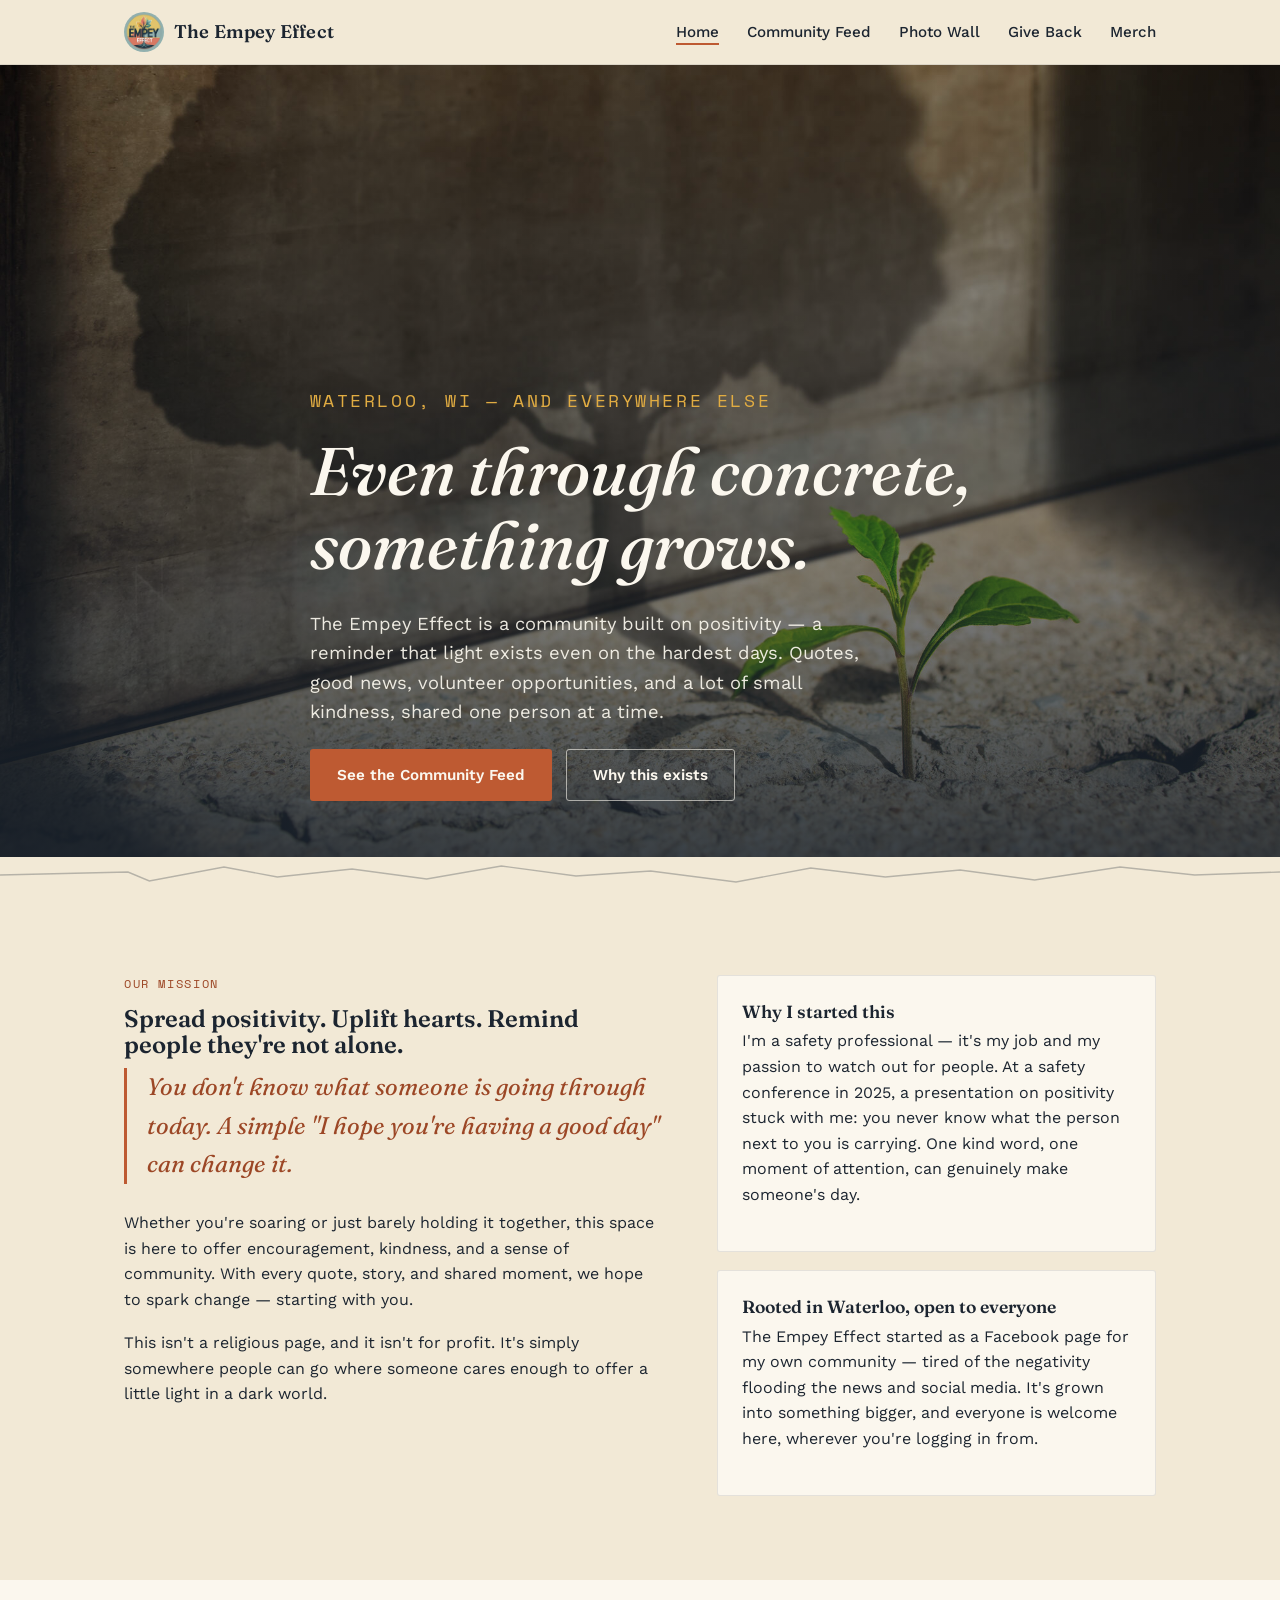
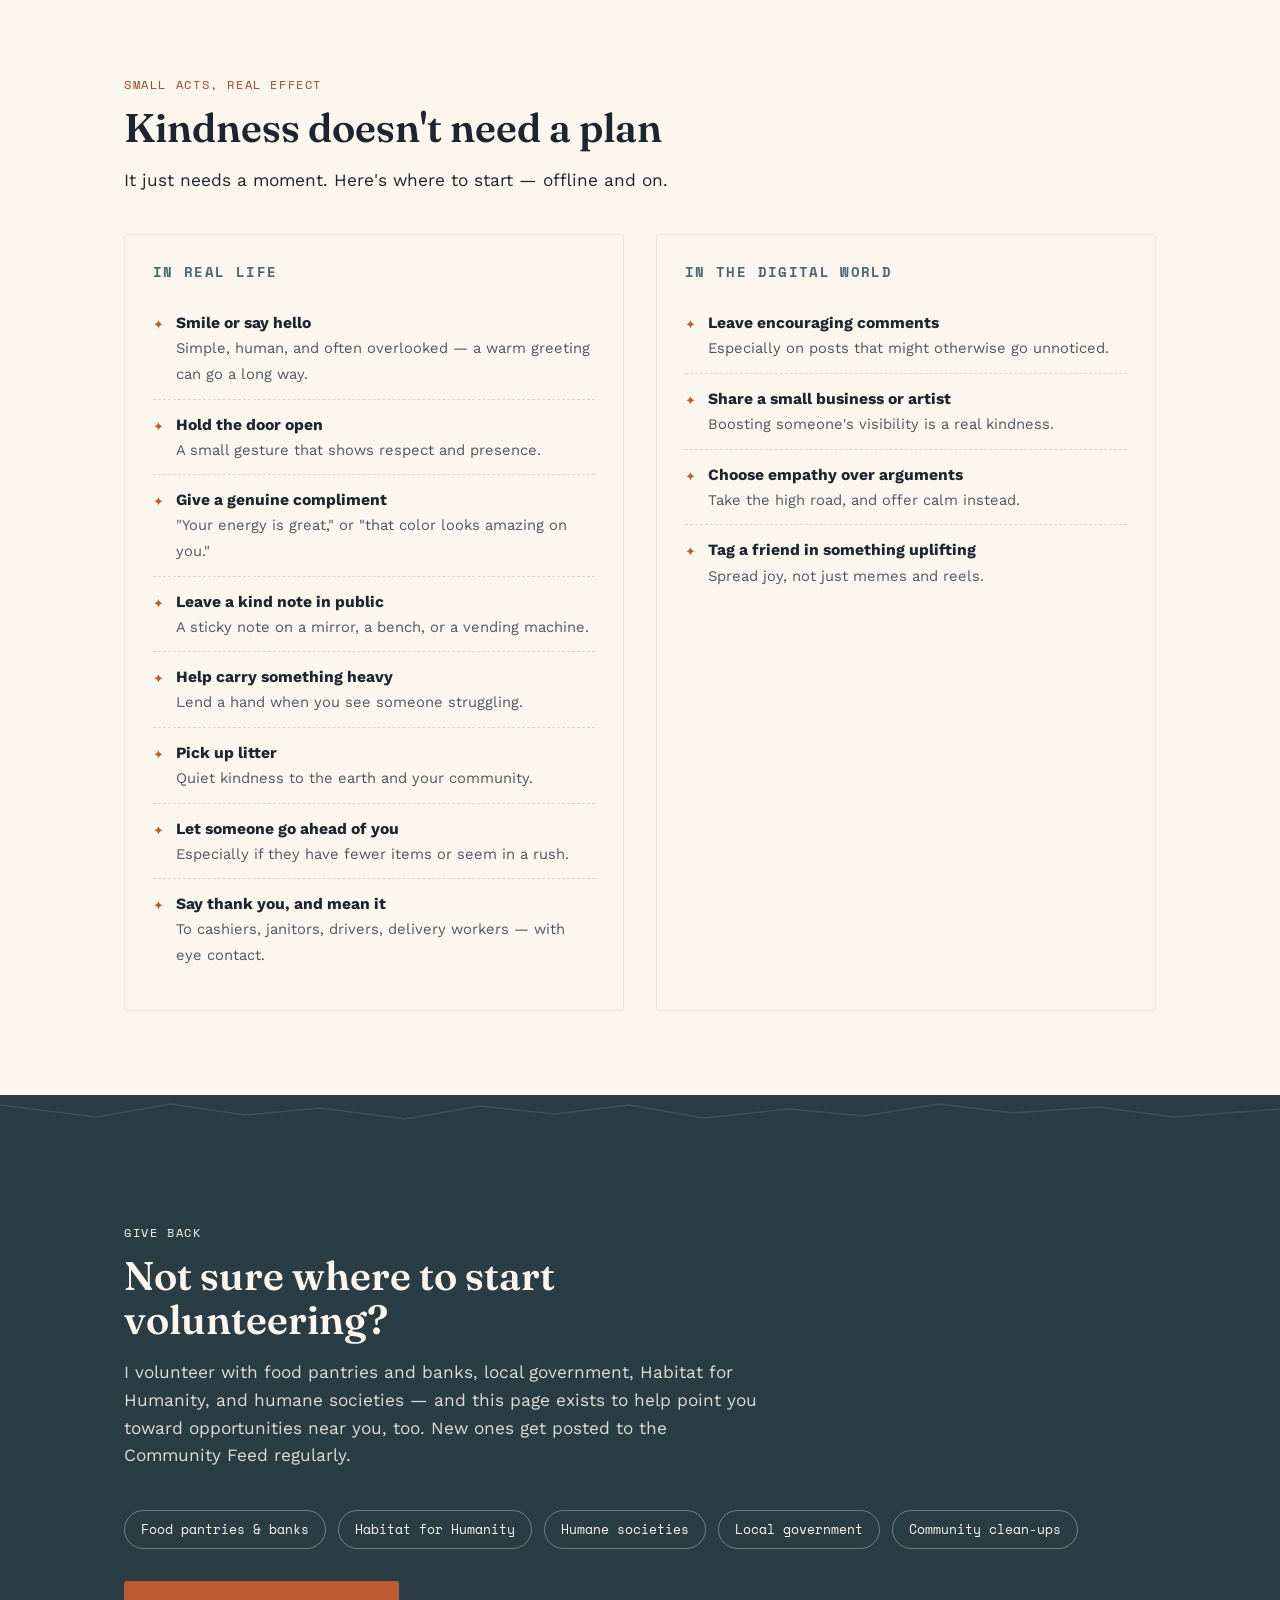
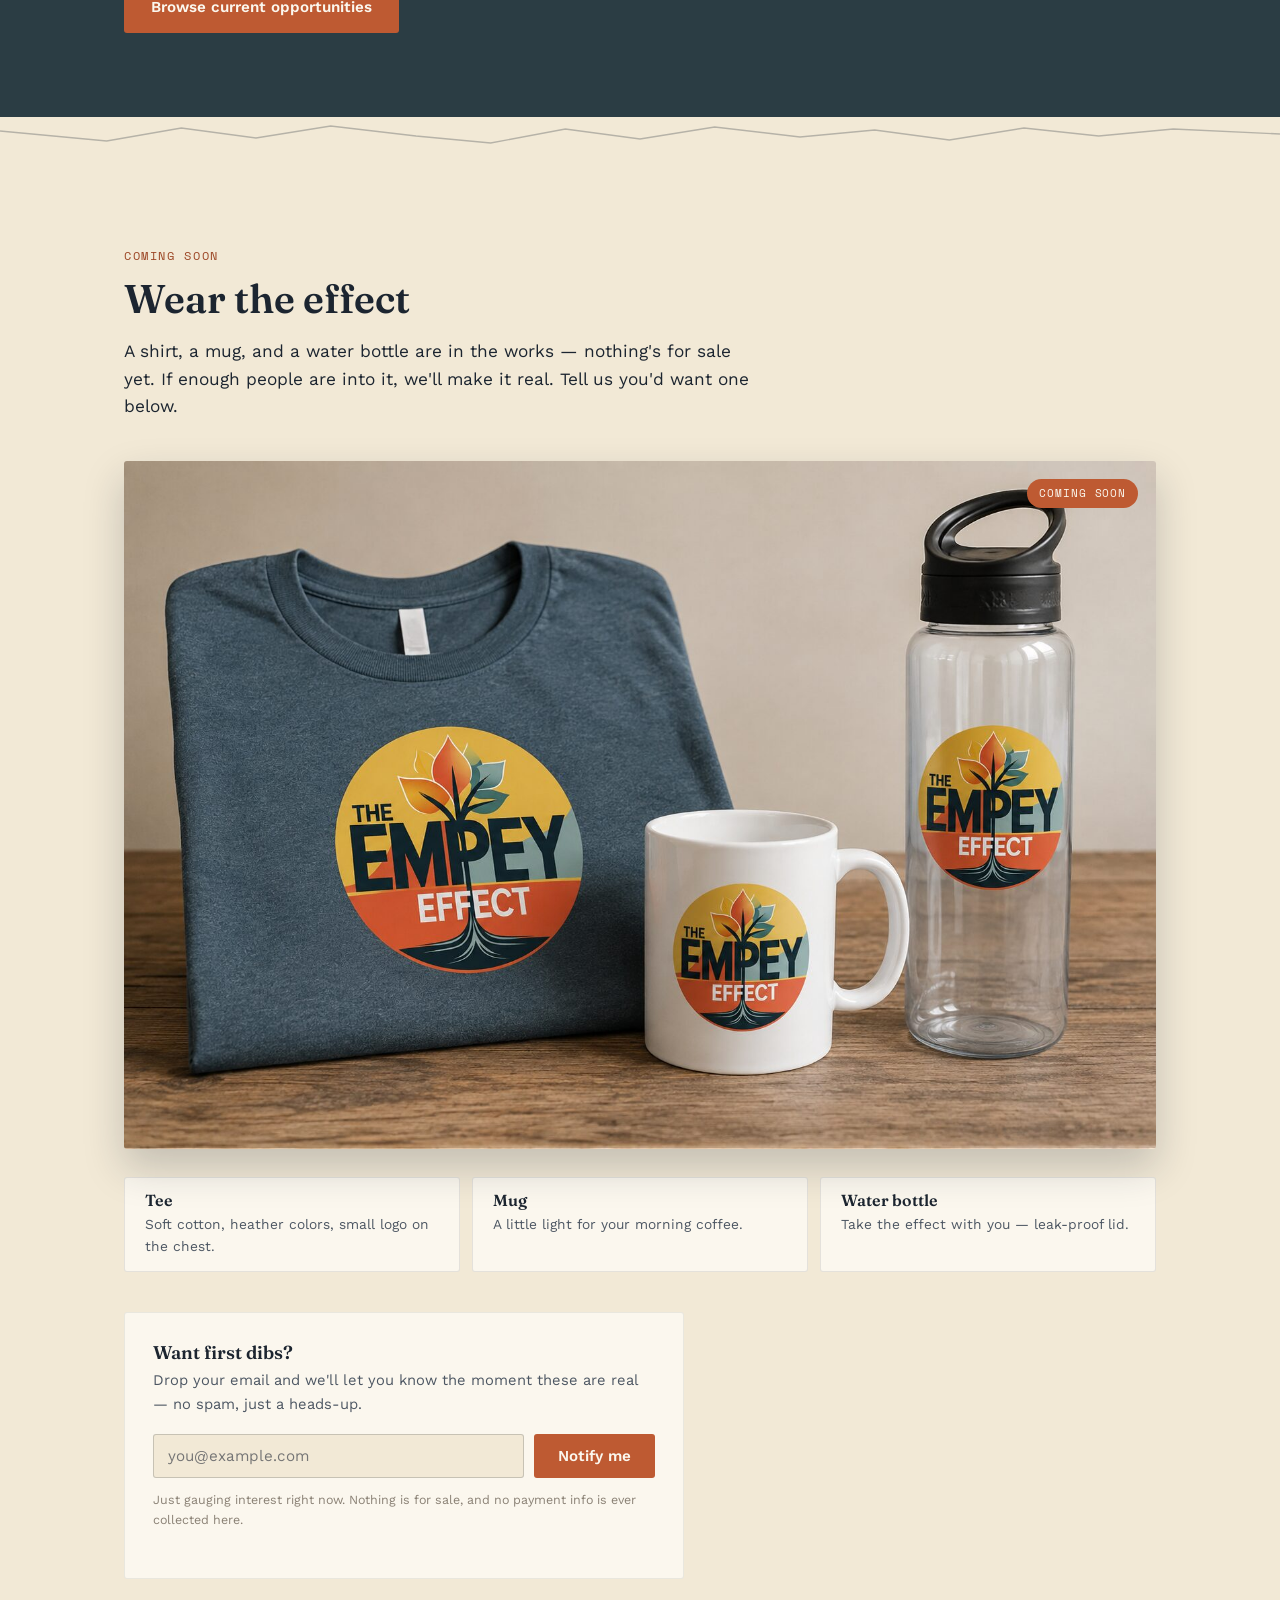
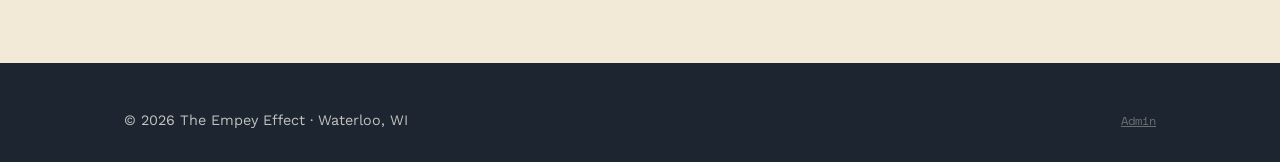
==== index.html @ 9f994ab1 "Add files via upload" ====
<!DOCTYPE html>
<html lang="en">
<head>
<meta charset="UTF-8">
<meta name="viewport" content="width=device-width, initial-scale=1.0">
<title>The Empey Effect — Kindness starts with you</title>
<meta name="description" content="A community built on positivity, kindness, and light — one quote, one story, one small act at a time. Rooted in Waterloo, WI, open to everyone.">
<link rel="icon" href="images/logo.png">
<link rel="preconnect" href="https://fonts.googleapis.com">
<link href="https://fonts.googleapis.com/css2?family=Fraunces:ital,wght@0,500;0,600;1,500&family=Work+Sans:wght@400;500;600;700&family=Space+Mono:wght@400;700&display=swap" rel="stylesheet">
<link rel="stylesheet" href="css/style.css">
<script defer src="https://identity.netlify.com/v1/netlify-identity-widget.js"></script>
</head>
<body>

<nav class="site-nav">
  <div class="container">
    <a class="brand" href="index.html">
      <img src="images/logo.png" alt="The Empey Effect logo">
      <span>The Empey Effect</span>
    </a>
    <ul class="nav-links">
      <li><a href="index.html" class="active">Home</a></li>
      <li><a href="feed.html">Community Feed</a></li>
      <li><a href="feed.html#photos">Photo Wall</a></li>
      <li><a href="#give-back">Give Back</a></li>
      <li><a href="#merch">Merch</a></li>
    </ul>
  </div>
</nav>

<header class="hero">
  <div class="container hero-inner">
    <p class="eyebrow" style="color:#E1AC42;">Waterloo, WI — and everywhere else</p>
    <h1>Even through concrete,<br>something grows.</h1>
    <p>The Empey Effect is a community built on positivity — a reminder that light exists even on the hardest days. Quotes, good news, volunteer opportunities, and a lot of small kindness, shared one person at a time.</p>
    <div class="hero-ctas">
      <a href="feed.html" class="btn btn-primary">See the Community Feed</a>
      <a href="#story" class="btn btn-ghost">Why this exists</a>
    </div>
  </div>
</header>

<svg class="crack-divider section-sand" viewBox="0 0 1200 34" preserveAspectRatio="none"><path d="M0,18 L120,15 140,24 210,10 260,20 330,12 400,22 470,9 540,19 610,14 690,25 760,11 830,20 900,13 970,23 1050,10 1120,18 1200,15"/></svg>

<section class="section-sand" id="story">
  <div class="container mission-grid">
    <div>
      <p class="eyebrow">Our mission</p>
      <h2>Spread positivity. Uplift hearts. Remind people they're not alone.</h2>
      <p class="pull-quote">You don't know what someone is going through today. A simple "I hope you're having a good day" can change it.</p>
      <p>Whether you're soaring or just barely holding it together, this space is here to offer encouragement, kindness, and a sense of community. With every quote, story, and shared moment, we hope to spark change — starting with you.</p>
      <p>This isn't a religious page, and it isn't for profit. It's simply somewhere people can go where someone cares enough to offer a little light in a dark world.</p>
    </div>
    <div>
      <div class="story-card">
        <h3>Why I started this</h3>
        <p>I'm a safety professional — it's my job and my passion to watch out for people. At a safety conference in 2025, a presentation on positivity stuck with me: you never know what the person next to you is carrying. One kind word, one moment of attention, can genuinely make someone's day.</p>
      </div>
      <div class="story-card">
        <h3>Rooted in Waterloo, open to everyone</h3>
        <p>The Empey Effect started as a Facebook page for my own community — tired of the negativity flooding the news and social media. It's grown into something bigger, and everyone is welcome here, wherever you're logging in from.</p>
      </div>
    </div>
  </div>
</section>

<section class="section-paper">
  <div class="container">
    <div class="section-head">
      <p class="eyebrow">Small acts, real effect</p>
      <h2>Kindness doesn't need a plan</h2>
      <p class="lede">It just needs a moment. Here's where to start — offline and on.</p>
    </div>
    <div class="kindness-grid">
      <div class="kindness-col">
        <h3>In real life</h3>
        <ul class="kindness-list">
          <li><div><strong>Smile or say hello</strong><span>Simple, human, and often overlooked — a warm greeting can go a long way.</span></div></li>
          <li><div><strong>Hold the door open</strong><span>A small gesture that shows respect and presence.</span></div></li>
          <li><div><strong>Give a genuine compliment</strong><span>"Your energy is great," or "that color looks amazing on you."</span></div></li>
          <li><div><strong>Leave a kind note in public</strong><span>A sticky note on a mirror, a bench, or a vending machine.</span></div></li>
          <li><div><strong>Help carry something heavy</strong><span>Lend a hand when you see someone struggling.</span></div></li>
          <li><div><strong>Pick up litter</strong><span>Quiet kindness to the earth and your community.</span></div></li>
          <li><div><strong>Let someone go ahead of you</strong><span>Especially if they have fewer items or seem in a rush.</span></div></li>
          <li><div><strong>Say thank you, and mean it</strong><span>To cashiers, janitors, drivers, delivery workers — with eye contact.</span></div></li>
        </ul>
      </div>
      <div class="kindness-col">
        <h3>In the digital world</h3>
        <ul class="kindness-list">
          <li><div><strong>Leave encouraging comments</strong><span>Especially on posts that might otherwise go unnoticed.</span></div></li>
          <li><div><strong>Share a small business or artist</strong><span>Boosting someone's visibility is a real kindness.</span></div></li>
          <li><div><strong>Choose empathy over arguments</strong><span>Take the high road, and offer calm instead.</span></div></li>
          <li><div><strong>Tag a friend in something uplifting</strong><span>Spread joy, not just memes and reels.</span></div></li>
        </ul>
      </div>
    </div>
  </div>
</section>

<svg class="crack-divider section-teal" viewBox="0 0 1200 34" preserveAspectRatio="none" style="background:var(--teal-deep);"><path d="M0,10 L90,22 160,9 230,20 300,13 380,24 450,11 520,19 590,10 660,23 740,14 810,21 880,9 950,18 1030,12 1100,22 1200,14" style="stroke:rgba(251,247,238,.35);"/></svg>

<section class="section-teal" id="give-back">
  <div class="container">
    <div class="section-head">
      <p class="eyebrow">Give back</p>
      <h2>Not sure where to start volunteering?</h2>
      <p class="lede" style="color:rgba(251,247,238,.85);">I volunteer with food pantries and banks, local government, Habitat for Humanity, and humane societies — and this page exists to help point you toward opportunities near you, too. New ones get posted to the Community Feed regularly.</p>
    </div>
    <div class="volunteer-strip">
      <span class="pill">Food pantries &amp; banks</span>
      <span class="pill">Habitat for Humanity</span>
      <span class="pill">Humane societies</span>
      <span class="pill">Local government</span>
      <span class="pill">Community clean-ups</span>
    </div>
    <div style="margin-top:32px;">
      <a href="feed.html" class="btn btn-primary">Browse current opportunities</a>
    </div>
  </div>
</section>


<svg class="crack-divider section-sand" viewBox="0 0 1200 34" preserveAspectRatio="none"><path d="M0,14 L100,24 170,11 240,21 310,9 390,19 460,26 530,12 600,22 670,10 750,20 820,13 890,23 960,11 1030,19 1100,12 1200,17"/></svg>

<section class="section-sand" id="merch">
  <div class="container">
    <div class="section-head">
      <p class="eyebrow">Coming soon</p>
      <h2>Wear the effect</h2>
      <p class="lede">A shirt, a mug, and a water bottle are in the works — nothing's for sale yet. If enough people are into it, we'll make it real. Tell us you'd want one below.</p>
    </div>

    <div class="merch-showcase">
      <span class="merch-badge">Coming soon</span>
      <img src="images/merch-photo.jpg" alt="Mockup of The Empey Effect logo on a folded t-shirt, a coffee mug, and a water bottle">
    </div>

    <div class="merch-tags">
      <div class="merch-tag">
        <h3>Tee</h3>
        <p>Soft cotton, heather colors, small logo on the chest.</p>
      </div>
      <div class="merch-tag">
        <h3>Mug</h3>
        <p>A little light for your morning coffee.</p>
      </div>
      <div class="merch-tag">
        <h3>Water bottle</h3>
        <p>Take the effect with you — leak-proof lid.</p>
      </div>
    </div>

    <div class="interest-form">
      <h3>Want first dibs?</h3>
      <p>Drop your email and we'll let you know the moment these are real — no spam, just a heads-up.</p>
      <form name="merch-interest" method="POST" data-netlify="true" netlify-honeypot="bot-field" onsubmit="return handleMerchInterest(event)">
        <input type="hidden" name="form-name" value="merch-interest">
        <p style="display:none;"><label>Don't fill this out: <input name="bot-field"></label></p>
        <div class="interest-form-row">
          <label class="visually-hidden" for="merch-email">Email address</label>
          <input id="merch-email" type="email" name="email" placeholder="you@example.com" required>
          <button type="submit">Notify me</button>
        </div>
      </form>
      <p class="form-success" id="merch-success">Thanks — you're on the list! We'll be in touch if/when this becomes real.</p>
      <p class="fine-print">Just gauging interest right now. Nothing is for sale, and no payment info is ever collected here.</p>
    </div>
  </div>
</section>

<script>
function handleMerchInterest(e){
  e.preventDefault();
  const form = e.target;
  const data = new FormData(form);
  fetch("/", { method: "POST", headers: { "Content-Type": "application/x-www-form-urlencoded" }, body: new URLSearchParams(data).toString() })
    .then(() => {
      form.style.display = "none";
      document.getElementById("merch-success").style.display = "block";
    })
    .catch(() => {
      form.style.display = "none";
      document.getElementById("merch-success").style.display = "block";
    });
  return false;
}
</script>

<footer>
  <div class="container">
    <span>© <span id="year"></span> The Empey Effect · Waterloo, WI</span>
    <a class="admin-link" href="admin/">Admin</a>
  </div>
</footer>

<script>document.getElementById('year').textContent = new Date().getFullYear();</script>
</body>
</html>
---- css/style.css ----
/* ============================================
   THE EMPEY EFFECT — design tokens
   ============================================ */
:root{
  --sand:        #F2E9D6;
  --sand-dark:   #E4D5B4;
  --teal:        #4A6670;
  --teal-deep:   #2B3D44;
  --ink:         #1C2530;
  --clay:        #BE5A32;
  --clay-dark:   #9C4726;
  --gold:        #E1AC42;
  --sage:        #8AA399;
  --paper:       #FBF7EE;

  --font-display: "Fraunces", Georgia, serif;
  --font-body: "Work Sans", -apple-system, sans-serif;
  --font-mono: "Space Mono", "Courier New", monospace;

  --radius: 3px;
}

.visually-hidden{
  position:absolute; width:1px; height:1px;
  padding:0; margin:-1px; overflow:hidden;
  clip: rect(0,0,0,0); white-space:nowrap; border:0;
}

*{ box-sizing: border-box; }
html{ scroll-behavior: smooth; }

body{
  margin:0;
  font-family: var(--font-body);
  background: var(--sand);
  color: var(--ink);
  line-height: 1.6;
  -webkit-font-smoothing: antialiased;
}

img{ max-width:100%; display:block; }

a{ color: var(--clay-dark); }

h1,h2,h3{
  font-family: var(--font-display);
  font-weight: 600;
  line-height: 1.1;
  margin: 0 0 .4em 0;
  color: var(--ink);
}

.eyebrow{
  font-family: var(--font-mono);
  text-transform: uppercase;
  letter-spacing: .14em;
  font-size: .72rem;
  color: var(--clay-dark);
}

.container{
  max-width: 1080px;
  margin: 0 auto;
  padding: 0 24px;
}

/* focus visibility */
a:focus-visible, button:focus-visible{
  outline: 3px solid var(--gold);
  outline-offset: 2px;
}

@media (prefers-reduced-motion: reduce){
  *{ animation: none !important; transition: none !important; scroll-behavior: auto !important; }
}

/* ============================================
   NAV
   ============================================ */
.site-nav{
  position: sticky;
  top: 0;
  z-index: 50;
  background: rgba(242,233,214,.92);
  backdrop-filter: blur(6px);
  border-bottom: 1px solid rgba(28,37,48,.1);
}
.site-nav .container{
  display:flex;
  align-items:center;
  justify-content: space-between;
  padding-top: 12px;
  padding-bottom: 12px;
}
.brand{
  display:flex;
  align-items:center;
  gap:10px;
  text-decoration:none;
}
.brand img{ height: 40px; width:40px; border-radius:50%; }
.brand span{
  font-family: var(--font-display);
  font-weight:600;
  font-size: 1.15rem;
  color: var(--ink);
  letter-spacing: .01em;
}
.nav-links{
  display:flex;
  gap: 28px;
  list-style:none;
  margin:0; padding:0;
  font-size: .95rem;
}
.nav-links a{
  text-decoration:none;
  color: var(--ink);
  font-weight: 500;
  border-bottom: 2px solid transparent;
  padding-bottom: 2px;
}
.nav-links a:hover, .nav-links a.active{
  border-bottom-color: var(--clay);
}

/* ============================================
   HERO
   ============================================ */
.hero{
  position:relative;
  min-height: 88vh;
  display:flex;
  align-items:flex-end;
  background: url('../images/hero.jpg') center 30%/cover no-repeat;
  color: var(--paper);
}
.hero::after{
  content:"";
  position:absolute; inset:0;
  background: linear-gradient(180deg, rgba(28,37,48,.15) 0%, rgba(28,37,48,.55) 65%, rgba(28,37,48,.86) 100%);
}
.hero-inner{
  position:relative;
  z-index:2;
  padding: 64px 0 56px;
}
.hero h1{
  color: var(--paper);
  font-size: clamp(2.4rem, 5.4vw, 4.2rem);
  font-style: italic;
  font-weight: 500;
  max-width: 16ch;
}
.hero p{
  max-width: 52ch;
  font-size: 1.15rem;
  color: rgba(251,247,238,.92);
}
.hero-ctas{
  display:flex;
  gap:14px;
  margin-top: 22px;
  flex-wrap: wrap;
}

/* ============================================
   BUTTONS
   ============================================ */
.btn{
  display:inline-block;
  font-family: var(--font-body);
  font-weight:600;
  font-size: .95rem;
  padding: 13px 26px;
  border-radius: var(--radius);
  text-decoration:none;
  border: 1.5px solid transparent;
  cursor:pointer;
  transition: transform .15s ease, background .15s ease;
}
.btn:hover{ transform: translateY(-1px); }
.btn-primary{
  background: var(--clay);
  color: var(--paper);
}
.btn-primary:hover{ background: var(--clay-dark); }
.btn-ghost{
  background: transparent;
  border-color: rgba(251,247,238,.6);
  color: var(--paper);
}
.btn-ghost:hover{ background: rgba(251,247,238,.12); }
.btn-dark{
  background: var(--ink);
  color: var(--paper);
}
.btn-dark:hover{ background: var(--teal-deep); }

/* ============================================
   CRACK DIVIDER (signature motif)
   ============================================ */
.crack-divider{
  width:100%;
  height: 34px;
  display:block;
}
.crack-divider path{
  stroke: var(--ink);
  stroke-width: 1.4;
  fill: none;
  opacity: .28;
}
.section-sand   { background: var(--sand); }
.section-paper  { background: var(--paper); }
.section-teal   { background: var(--teal-deep); color: var(--paper); }
.section-teal h2, .section-teal .eyebrow{ color: var(--paper); }

/* ============================================
   SECTIONS / GENERIC
   ============================================ */
section{ padding: 84px 0; }
.section-head{
  max-width: 640px;
  margin-bottom: 40px;
}
.section-head h2{ font-size: clamp(1.8rem, 3.4vw, 2.5rem); }
.lede{ font-size: 1.08rem; }

/* Mission */
.mission-grid{
  display:grid;
  grid-template-columns: 1.1fr .9fr;
  gap: 56px;
  align-items:start;
}
.mission-grid p{ margin: 0 0 1.1em 0; }
.pull-quote{
  font-family: var(--font-display);
  font-style: italic;
  font-size: 1.5rem;
  color: var(--clay-dark);
  border-left: 3px solid var(--clay);
  padding-left: 20px;
  margin: 0 0 24px 0;
}
.story-card{
  background: var(--paper);
  border: 1px solid rgba(28,37,48,.1);
  border-radius: var(--radius);
  padding: 26px 24px;
}
.story-card h3{ font-size: 1.1rem; }
.story-card + .story-card{ margin-top: 18px; }

/* Kindness lists */
.kindness-grid{
  display:grid;
  grid-template-columns: 1fr 1fr;
  gap: 32px;
}
.kindness-col{
  background: var(--paper);
  border-radius: var(--radius);
  padding: 30px 28px;
  border: 1px solid rgba(28,37,48,.08);
}
.kindness-col h3{
  font-family: var(--font-mono);
  text-transform: uppercase;
  font-size: .85rem;
  letter-spacing: .1em;
  color: var(--teal);
  margin-bottom: 18px;
}
.kindness-list{ list-style:none; margin:0; padding:0; }
.kindness-list li{
  display:flex;
  gap: 12px;
  padding: 12px 0;
  border-top: 1px dashed rgba(28,37,48,.15);
}
.kindness-list li:first-child{ border-top:none; }
.kindness-list li::before{
  content: "✦";
  color: var(--clay);
  flex: 0 0 auto;
  font-size: .8rem;
  margin-top: 5px;
}
.kindness-list strong{ display:block; font-size: .98rem; }
.kindness-list span{ color: #4d5763; font-size: .92rem; }

/* Volunteering strip */
.volunteer-strip{
  display:flex;
  flex-wrap:wrap;
  gap: 12px;
  margin-top: 28px;
}
.pill{
  font-family: var(--font-mono);
  font-size: .82rem;
  padding: 8px 16px;
  border: 1px solid rgba(251,247,238,.35);
  border-radius: 999px;
  color: var(--paper);
}

.share-form{
  background: var(--paper);
  border-radius: var(--radius);
  border: 1px solid rgba(28,37,48,.08);
  padding: 34px 30px;
  max-width: 640px;
}
.share-form h3{ font-size: 1.3rem; margin-bottom: 6px; }
.share-form > p{ font-size: .95rem; color: #4d5763; margin: 0 0 22px 0; }
.share-form label{
  display:block;
  font-family: var(--font-mono);
  font-size: .74rem;
  text-transform: uppercase;
  letter-spacing: .08em;
  color: var(--teal);
  margin-bottom: 6px;
}
.share-form-row{ margin-bottom: 16px; }
.share-form-row.two-col{
  display:grid;
  grid-template-columns: 1fr 1fr;
  gap: 16px;
}
.share-form input[type="text"],
.share-form select,
.share-form textarea{
  width: 100%;
  font-family: var(--font-body);
  font-size: .95rem;
  padding: 12px 14px;
  border: 1.5px solid rgba(28,37,48,.2);
  border-radius: var(--radius);
  background: var(--sand);
  color: var(--ink);
}
.share-form textarea{ resize: vertical; min-height: 100px; }
.share-form input:focus-visible,
.share-form select:focus-visible,
.share-form textarea:focus-visible{
  outline: 3px solid var(--gold);
  outline-offset: 1px;
}
.share-form button{
  font-family: var(--font-body);
  font-weight:600;
  font-size: .95rem;
  padding: 12px 26px;
  border-radius: var(--radius);
  border: none;
  background: var(--clay);
  color: var(--paper);
  cursor:pointer;
}
.share-form button:hover{ background: var(--clay-dark); }
.share-form .fine-print{
  font-size: .78rem;
  color: #8a8175;
  margin-top: 14px;
}

/* ============================================
   MERCH (coming soon)
   ============================================ */
.merch-showcase{
  position: relative;
  border-radius: var(--radius);
  overflow: hidden;
  margin-bottom: 28px;
  box-shadow: 0 18px 40px rgba(28,37,48,.22);
}
.merch-showcase img{
  width: 100%;
  display:block;
}
.merch-showcase .merch-badge{
  position:absolute;
  top: 18px; right: 18px;
}
.merch-tags{
  display:flex;
  flex-wrap: wrap;
  gap: 12px;
  margin-bottom: 40px;
}
.merch-tag{
  background: var(--paper);
  border: 1px solid rgba(28,37,48,.1);
  border-radius: var(--radius);
  padding: 14px 20px;
  flex: 1 1 200px;
}
.merch-tag h3{
  font-size: 1rem;
  margin-bottom: 3px;
}
.merch-tag p{
  font-size: .86rem;
  color: #4d5763;
  margin: 0;
}
.merch-badge{
  background: var(--clay);
  color: var(--paper);
  font-family: var(--font-mono);
  font-size: .68rem;
  text-transform: uppercase;
  letter-spacing: .08em;
  padding: 6px 12px;
  border-radius: 999px;
  display: inline-block;
}

.interest-form{
  background: var(--paper);
  border-radius: var(--radius);
  border: 1px solid rgba(28,37,48,.08);
  padding: 30px 28px;
  max-width: 560px;
}
.interest-form h3{ font-size: 1.15rem; margin-bottom: 6px; }
.interest-form p{ font-size: .92rem; color: #4d5763; margin: 0 0 18px 0; }
.interest-form-row{
  display:flex;
  gap: 10px;
  flex-wrap: wrap;
}
.interest-form input[type="email"]{
  flex: 1 1 240px;
  font-family: var(--font-body);
  font-size: .95rem;
  padding: 12px 14px;
  border: 1.5px solid rgba(28,37,48,.2);
  border-radius: var(--radius);
  background: var(--sand);
  color: var(--ink);
}
.interest-form input[type="email"]:focus-visible{
  outline: 3px solid var(--gold);
  outline-offset: 1px;
}
.interest-form button{
  font-family: var(--font-body);
  font-weight:600;
  font-size: .95rem;
  padding: 12px 24px;
  border-radius: var(--radius);
  border: none;
  background: var(--clay);
  color: var(--paper);
  cursor:pointer;
}
.interest-form button:hover{ background: var(--clay-dark); }
.interest-form .fine-print{
  font-size: .78rem;
  color: #8a8175;
  margin-top: 12px;
}
.form-success{
  display:none;
  font-family: var(--font-mono);
  font-size: .88rem;
  color: var(--teal);
  padding: 12px 0 0;
}

/* ============================================
   COMMUNITY FEED (bulletin board)
   ============================================ */
.board{
  background: var(--teal-deep);
  background-image:
    radial-gradient(rgba(251,247,238,.045) 1px, transparent 1px);
  background-size: 14px 14px;
}
.feed-controls{
  display:flex;
  gap:10px;
  flex-wrap:wrap;
  margin-bottom: 30px;
}
.filter-btn{
  font-family: var(--font-mono);
  font-size: .78rem;
  text-transform: uppercase;
  letter-spacing: .08em;
  background: transparent;
  border: 1px solid rgba(251,247,238,.35);
  color: var(--paper);
  padding: 9px 16px;
  border-radius: 999px;
  cursor:pointer;
}
.filter-btn.active, .filter-btn:hover{
  background: var(--clay);
  border-color: var(--clay);
}
.feed-grid{
  display:grid;
  grid-template-columns: repeat(auto-fill, minmax(270px, 1fr));
  gap: 26px;
}
.note{
  background: var(--paper);
  color: var(--ink);
  padding: 24px 22px 20px;
  border-radius: 2px;
  box-shadow: 0 10px 24px rgba(0,0,0,.22);
  position:relative;
  transform: rotate(var(--tilt, -1deg));
}
.note::before{
  content:"";
  position:absolute;
  top:-9px; left: 50%;
  transform: translateX(-50%);
  width:16px; height:16px;
  border-radius:50%;
  background: var(--clay);
  box-shadow: 0 3px 5px rgba(0,0,0,.35);
}
.note .tag{
  font-family: var(--font-mono);
  font-size: .68rem;
  text-transform: uppercase;
  letter-spacing: .1em;
  color: var(--clay-dark);
  display:inline-block;
  margin-bottom: 10px;
}
.note h4{
  font-family: var(--font-display);
  font-size: 1.15rem;
  margin: 0 0 8px 0;
}
.note p{ font-size: .93rem; color: #333d47; margin:0 0 10px 0; }
.note a.note-link{ font-size: .85rem; font-weight:600; }
.note .date{
  font-family: var(--font-mono);
  font-size: .72rem;
  color: #8a8175;
  display:block;
  margin-top: 10px;
}
.feed-empty, .photo-empty{
  color: rgba(251,247,238,.75);
  font-family: var(--font-mono);
  font-size: .9rem;
}

/* ============================================
   PHOTO WALL
   ============================================ */
.photo-wall{
  display:grid;
  grid-template-columns: repeat(auto-fill, minmax(220px,1fr));
  gap: 24px;
}
.photo-frame{
  background: var(--paper);
  padding: 10px 10px 34px;
  box-shadow: 0 8px 18px rgba(28,37,48,.14);
  transform: rotate(var(--tilt, 1deg));
}
.photo-frame img{
  width:100%;
  aspect-ratio: 4/3;
  object-fit: cover;
}
.photo-frame figcaption{
  font-family: var(--font-mono);
  font-size: .76rem;
  color: var(--teal);
  padding-top: 8px;
  text-align:center;
}

/* ============================================
   FOOTER
   ============================================ */
footer{
  background: var(--ink);
  color: rgba(251,247,238,.75);
  padding: 46px 0 30px;
  font-size: .9rem;
}
footer .container{
  display:flex;
  justify-content:space-between;
  align-items:center;
  flex-wrap:wrap;
  gap: 14px;
}
footer a{ color: rgba(251,247,238,.75); }
footer .admin-link{
  font-family: var(--font-mono);
  font-size: .75rem;
  color: rgba(251,247,238,.35);
}
footer .admin-link:hover{ color: rgba(251,247,238,.7); }

/* ============================================
   RESPONSIVE
   ============================================ */
@media (max-width: 760px){
  .nav-links{ display:none; }
  .mission-grid{ grid-template-columns: 1fr; }
  .kindness-grid{ grid-template-columns: 1fr; }
  section{ padding: 56px 0; }
}
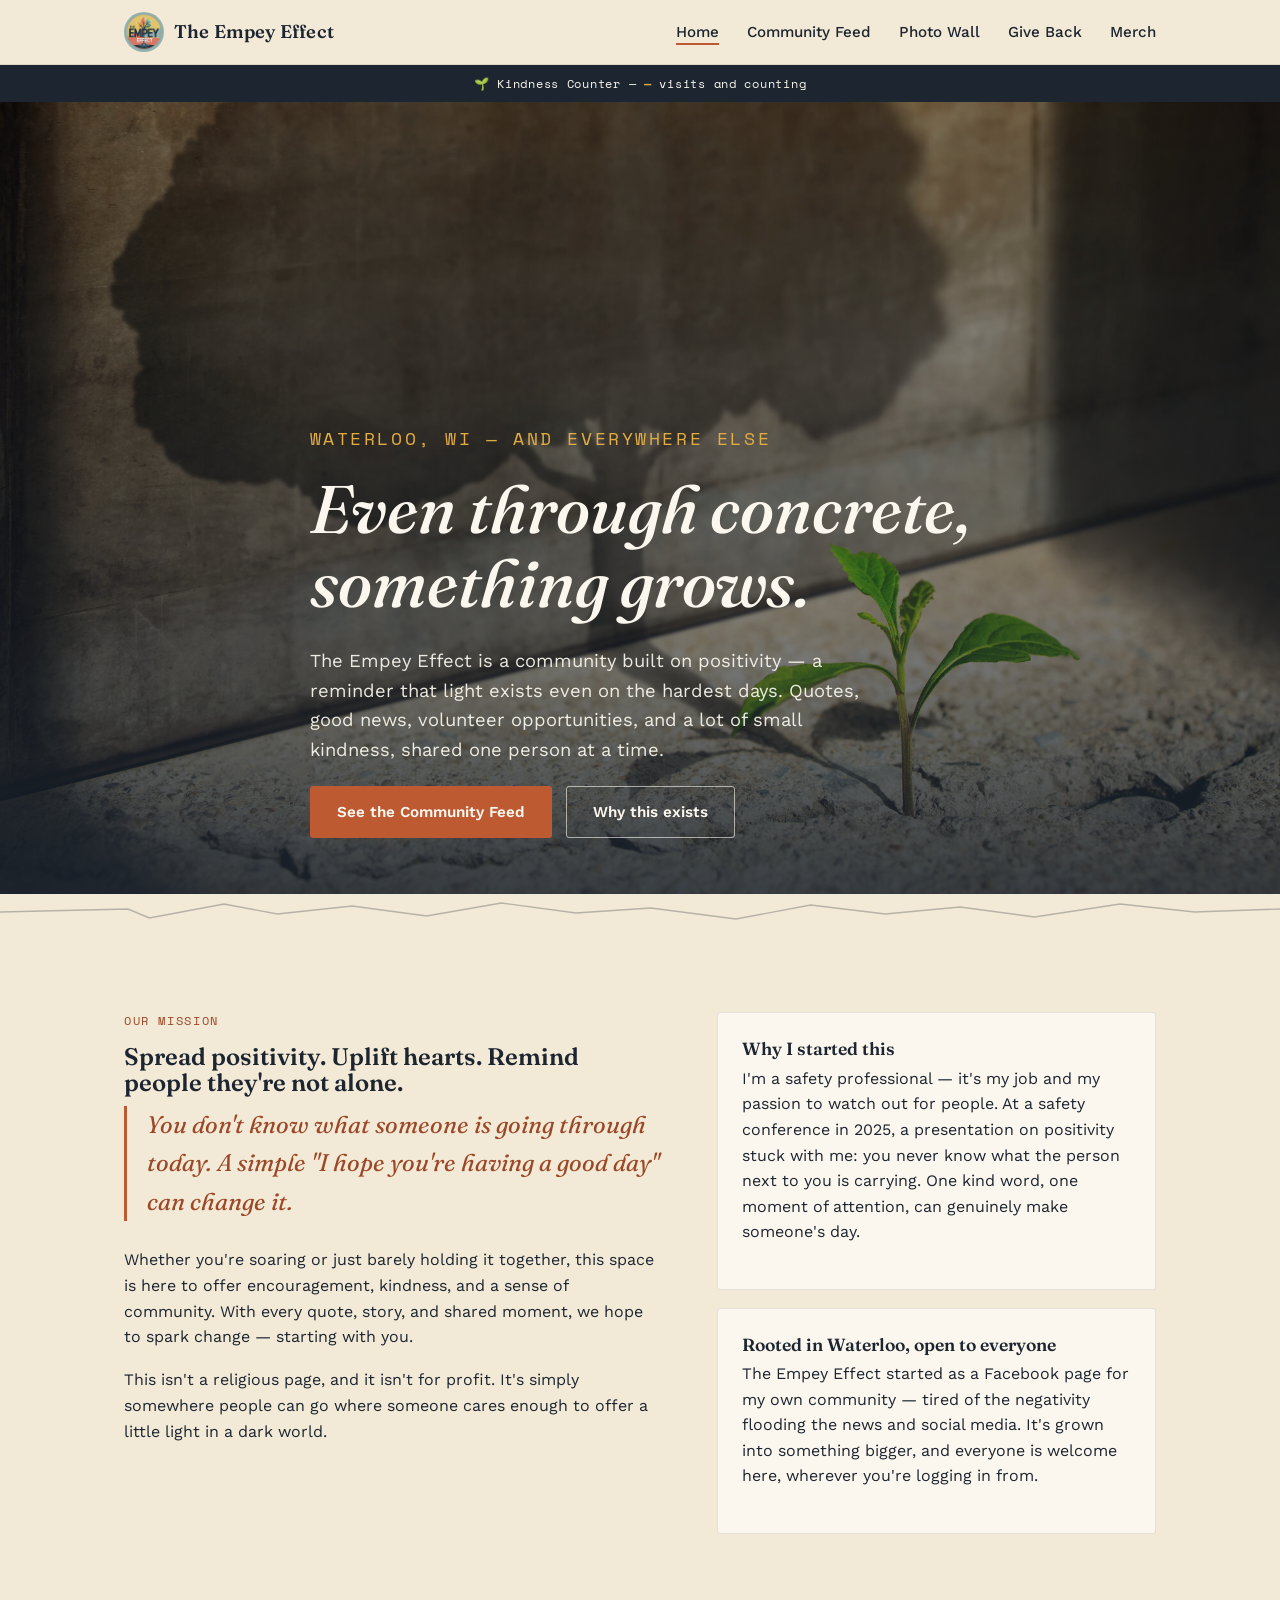
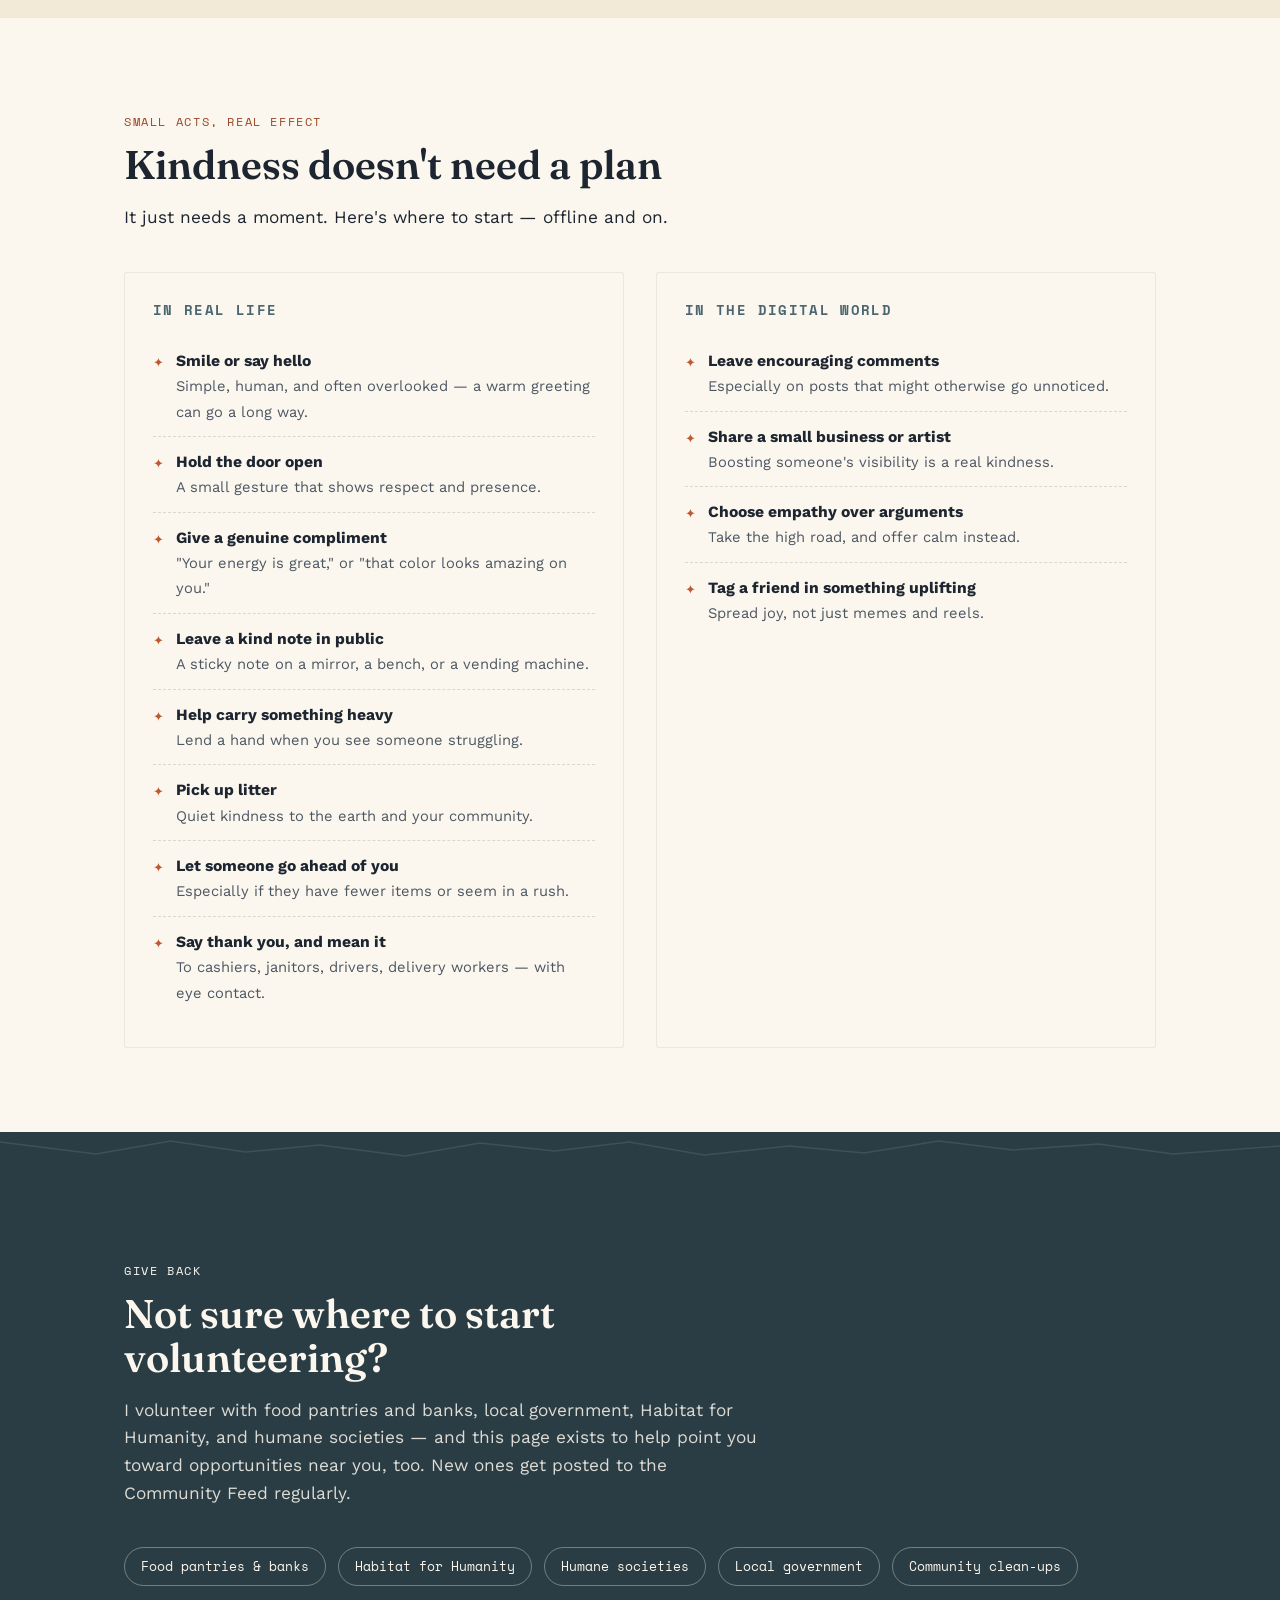
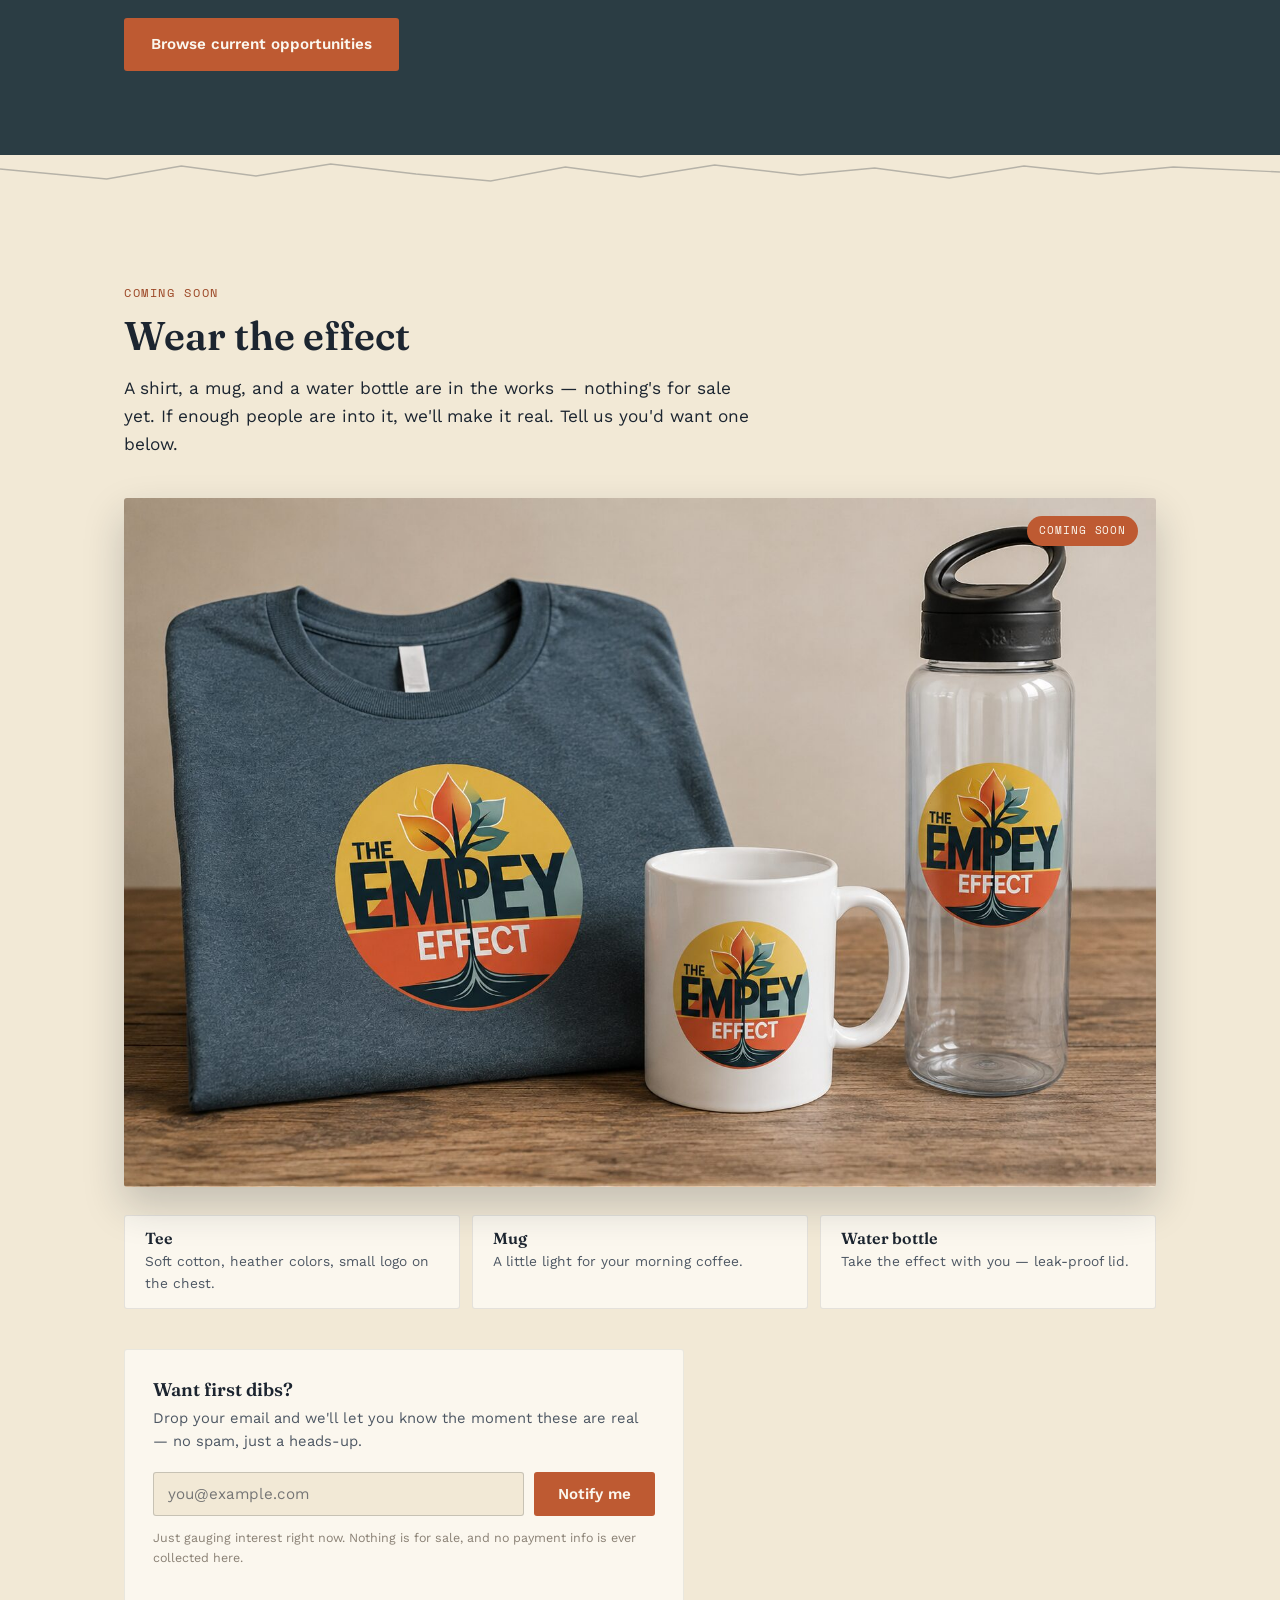
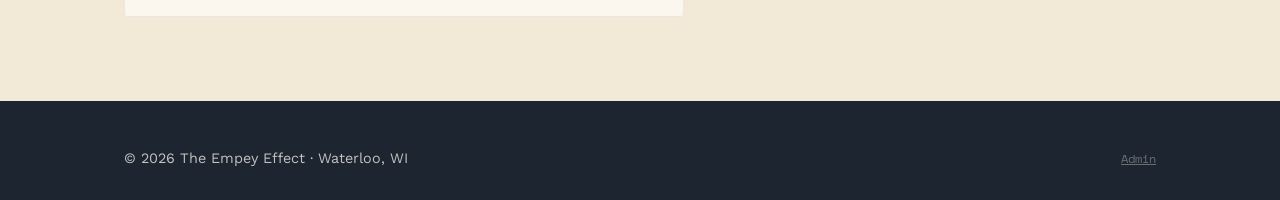
==== commit 5566e2e0: "Add files via upload" ====
--- a/index.html
+++ b/index.html
@@ -28,6 +28,8 @@
     </ul>
   </div>
 </nav>
+
+<div class="kindness-bar">🌱 Kindness Counter — <strong id="kindness-count">…</strong> visits and counting</div>
 
 <header class="hero">
   <div class="container hero-inner">
@@ -196,5 +198,6 @@
 </footer>
 
 <script>document.getElementById('year').textContent = new Date().getFullYear();</script>
+<script src="js/kindness-counter.js"></script>
 </body>
 </html>
--- a/css/style.css
+++ b/css/style.css
@@ -75,6 +75,55 @@
 }
 
 /* ============================================
+   KINDNESS COUNTER
+   ============================================ */
+.kindness-bar{
+  background: var(--ink);
+  color: var(--paper);
+  text-align:center;
+  font-family: var(--font-mono);
+  font-size: .76rem;
+  letter-spacing: .06em;
+  padding: 9px 12px;
+}
+.kindness-bar strong{
+  color: var(--gold);
+  font-weight: 700;
+}
+
+/* like button on feed notes */
+.note-footer{
+  display:flex;
+  align-items:center;
+  justify-content:space-between;
+  margin-top: 10px;
+}
+.like-btn{
+  display:inline-flex;
+  align-items:center;
+  gap: 6px;
+  background: transparent;
+  border: 1.5px solid rgba(28,37,48,.2);
+  border-radius: 999px;
+  padding: 5px 12px;
+  font-family: var(--font-body);
+  font-weight: 600;
+  font-size: .8rem;
+  color: var(--ink);
+  cursor: pointer;
+  transition: background .15s ease, border-color .15s ease, transform .1s ease;
+}
+.like-btn:hover{ border-color: var(--clay); transform: translateY(-1px); }
+.like-btn.liked{
+  background: var(--clay);
+  border-color: var(--clay);
+  color: var(--paper);
+  cursor: default;
+}
+.like-btn:disabled{ cursor: default; }
+.like-btn .like-count{ font-family: var(--font-mono); }
+
+/* ============================================
    NAV
    ============================================ */
 .site-nav{
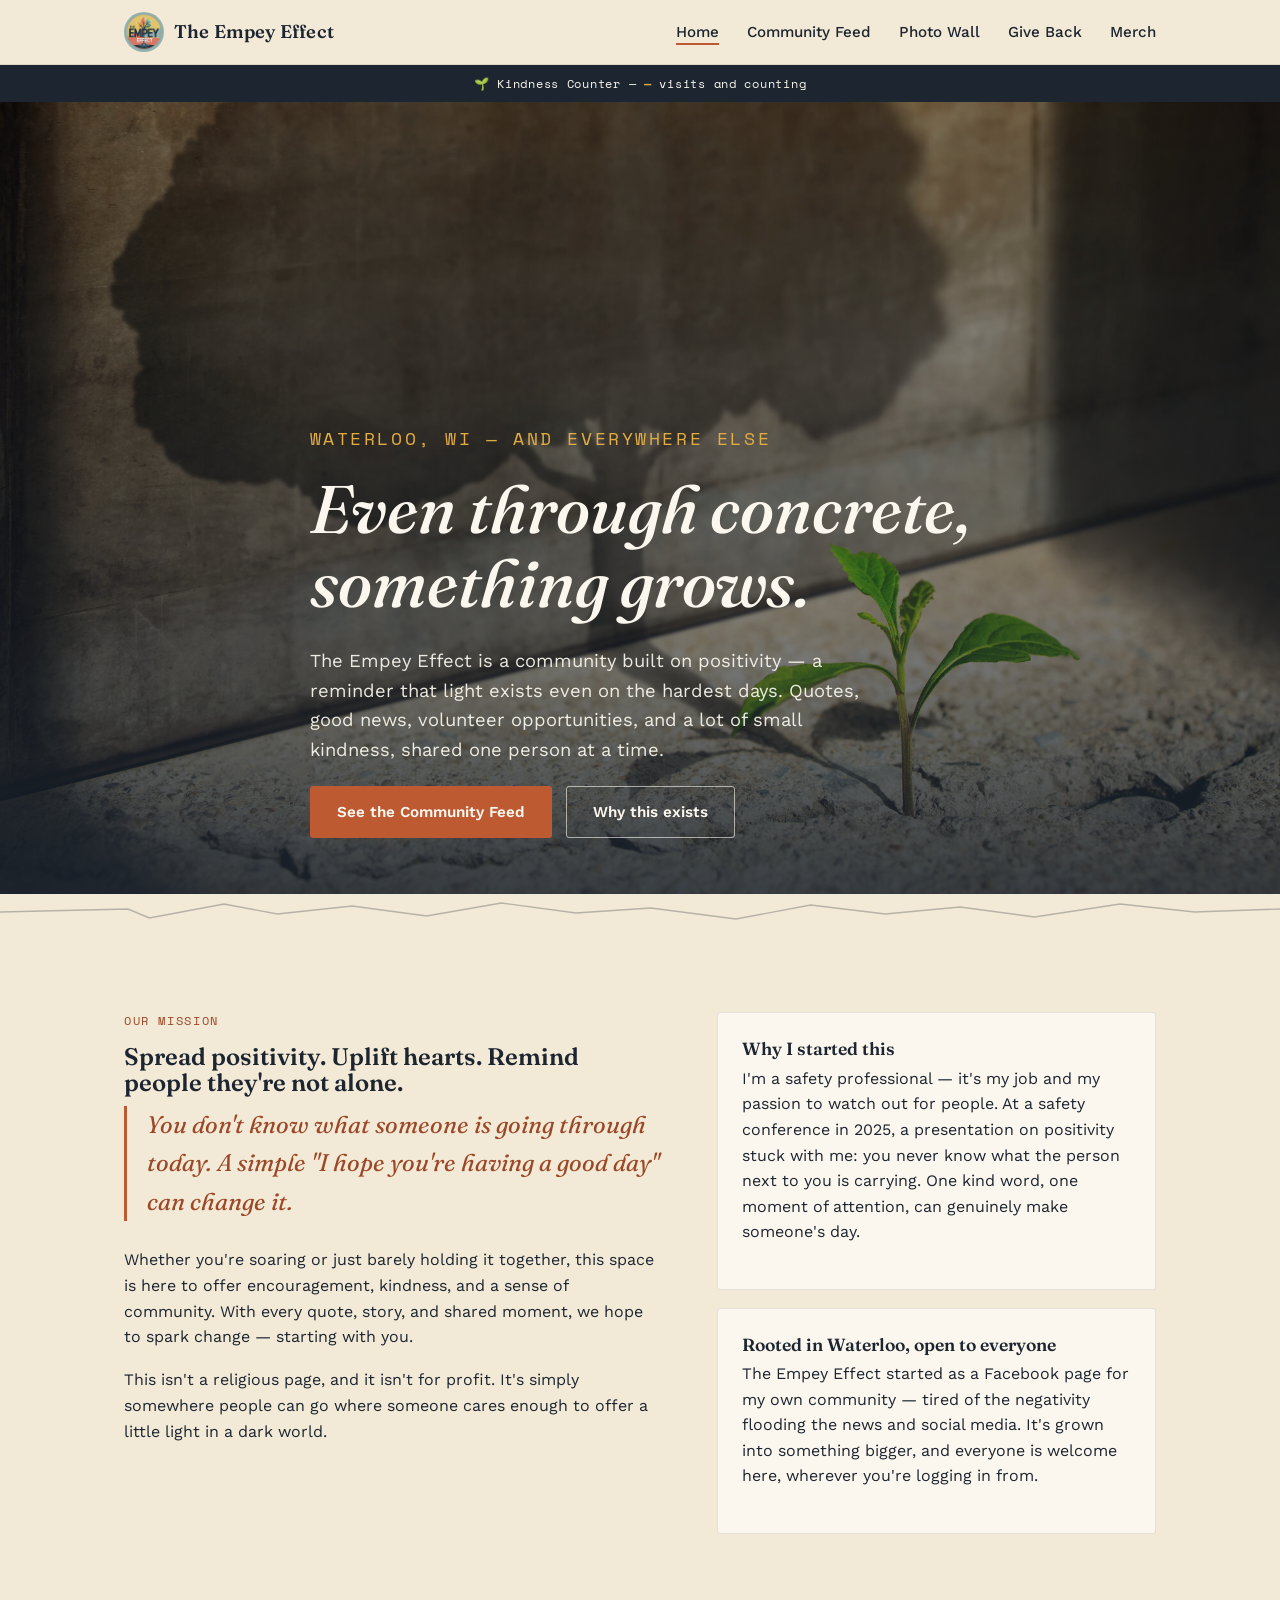
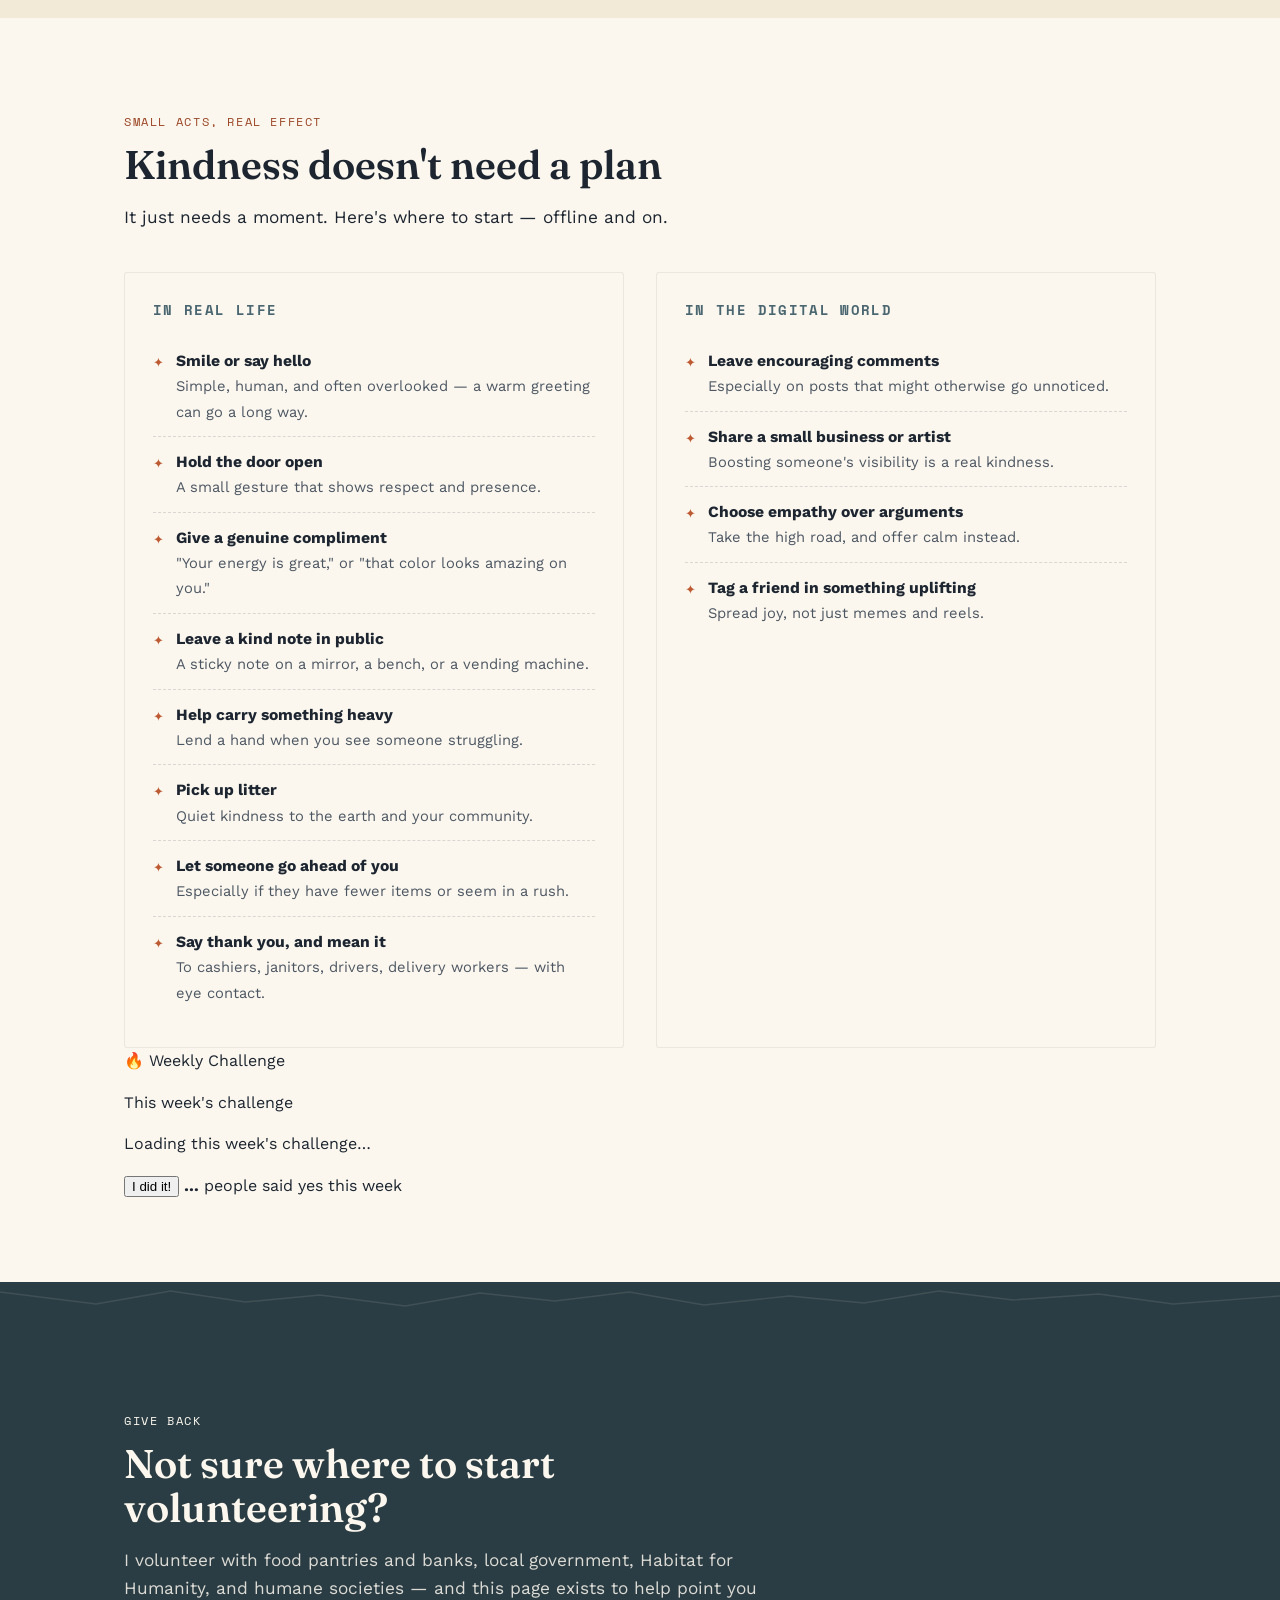
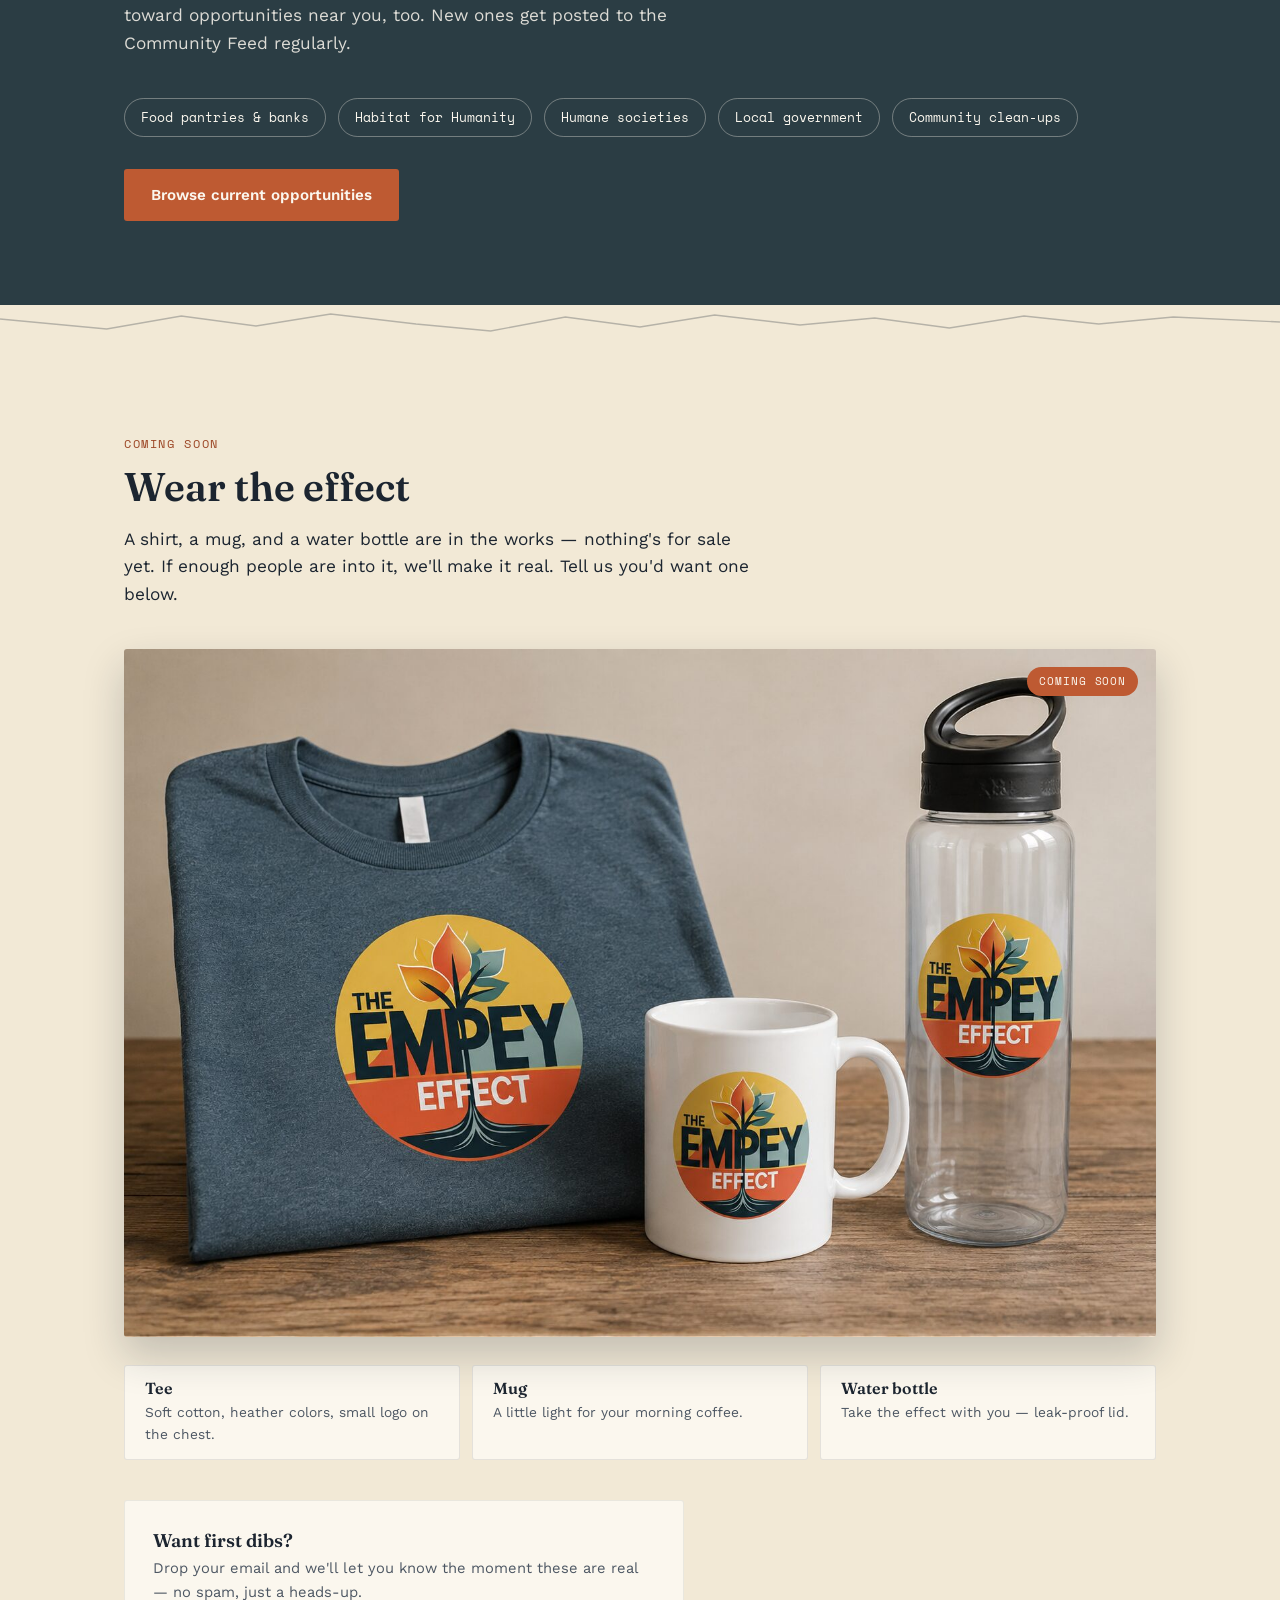
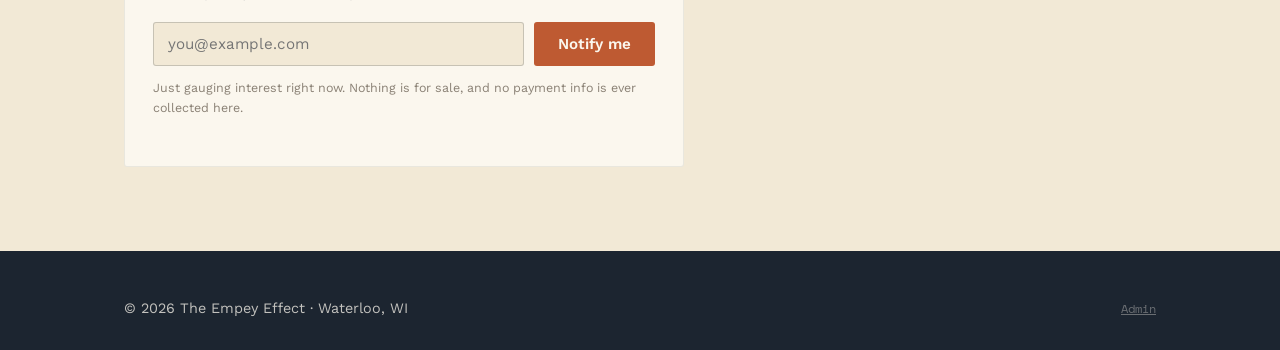
==== commit fc8b8dce: "Update index.html" ====
--- a/index.html
+++ b/index.html
@@ -3,8 +3,22 @@
 <head>
 <meta charset="UTF-8">
 <meta name="viewport" content="width=device-width, initial-scale=1.0">
+<meta name="google-site-verification" content="tlngwlcFdX__-8rBqL0CFnNbW9bGbQDVIeV4tGp6CdM" />
 <title>The Empey Effect — Kindness starts with you</title>
 <meta name="description" content="A community built on positivity, kindness, and light — one quote, one story, one small act at a time. Rooted in Waterloo, WI, open to everyone.">
+<link rel="canonical" href="https://empey-effect.netlify.app/">
+
+<meta property="og:type" content="website">
+<meta property="og:site_name" content="The Empey Effect">
+<meta property="og:title" content="The Empey Effect — Kindness starts with you">
+<meta property="og:description" content="A community built on positivity, kindness, and light — one quote, one story, one small act at a time. Rooted in Waterloo, WI, open to everyone.">
+<meta property="og:url" content="https://empey-effect.netlify.app/">
+<meta property="og:image" content="https://empey-effect.netlify.app/images/hero.jpg">
+<meta name="twitter:card" content="summary_large_image">
+<meta name="twitter:title" content="The Empey Effect — Kindness starts with you">
+<meta name="twitter:description" content="A community built on positivity, kindness, and light — one quote, one story, one small act at a time. Rooted in Waterloo, WI, open to everyone.">
+<meta name="twitter:image" content="https://empey-effect.netlify.app/images/hero.jpg">
+
 <link rel="icon" href="images/logo.png">
 <link rel="preconnect" href="https://fonts.googleapis.com">
 <link href="https://fonts.googleapis.com/css2?family=Fraunces:ital,wght@0,500;0,600;1,500&family=Work+Sans:wght@400;500;600;700&family=Space+Mono:wght@400;700&display=swap" rel="stylesheet">
@@ -98,6 +112,18 @@
         </ul>
       </div>
     </div>
+    <div class="challenge-section" id="challenge">
+  <div class="challenge-card">
+    <span class="challenge-badge">🔥 Weekly Challenge</span>
+    <p class="challenge-week" id="challenge-week">This week's challenge</p>
+    <p class="challenge-text" id="challenge-text">Loading this week's challenge…</p>
+    <p class="challenge-why" id="challenge-why"></p>
+    <div class="challenge-cta">
+      <button class="challenge-btn" id="challenge-btn">I did it!</button>
+      <span class="challenge-count"><strong id="challenge-count-num">…</strong> people said yes this week</span>
+    </div>
+  </div>
+</div>
   </div>
 </section>
 
--- a/css/style.css
+++ b/css/style.css
@@ -600,6 +600,27 @@
   display:block;
   margin-top: 10px;
 }
+.video-embed{
+  position: relative;
+  padding-bottom: 56.25%; /* 16:9 */
+  height: 0;
+  overflow: hidden;
+  border-radius: 3px;
+  margin: 4px 0 12px;
+  background: var(--ink);
+}
+.video-embed iframe{
+  position: absolute;
+  top: 0; left: 0;
+  width: 100%; height: 100%;
+  border: 0;
+}
+.note.video-note{
+  grid-column: span 2;
+}
+@media (max-width: 640px){
+  .note.video-note{ grid-column: span 1; }
+}
 .feed-empty, .photo-empty{
   color: rgba(251,247,238,.75);
   font-family: var(--font-mono);
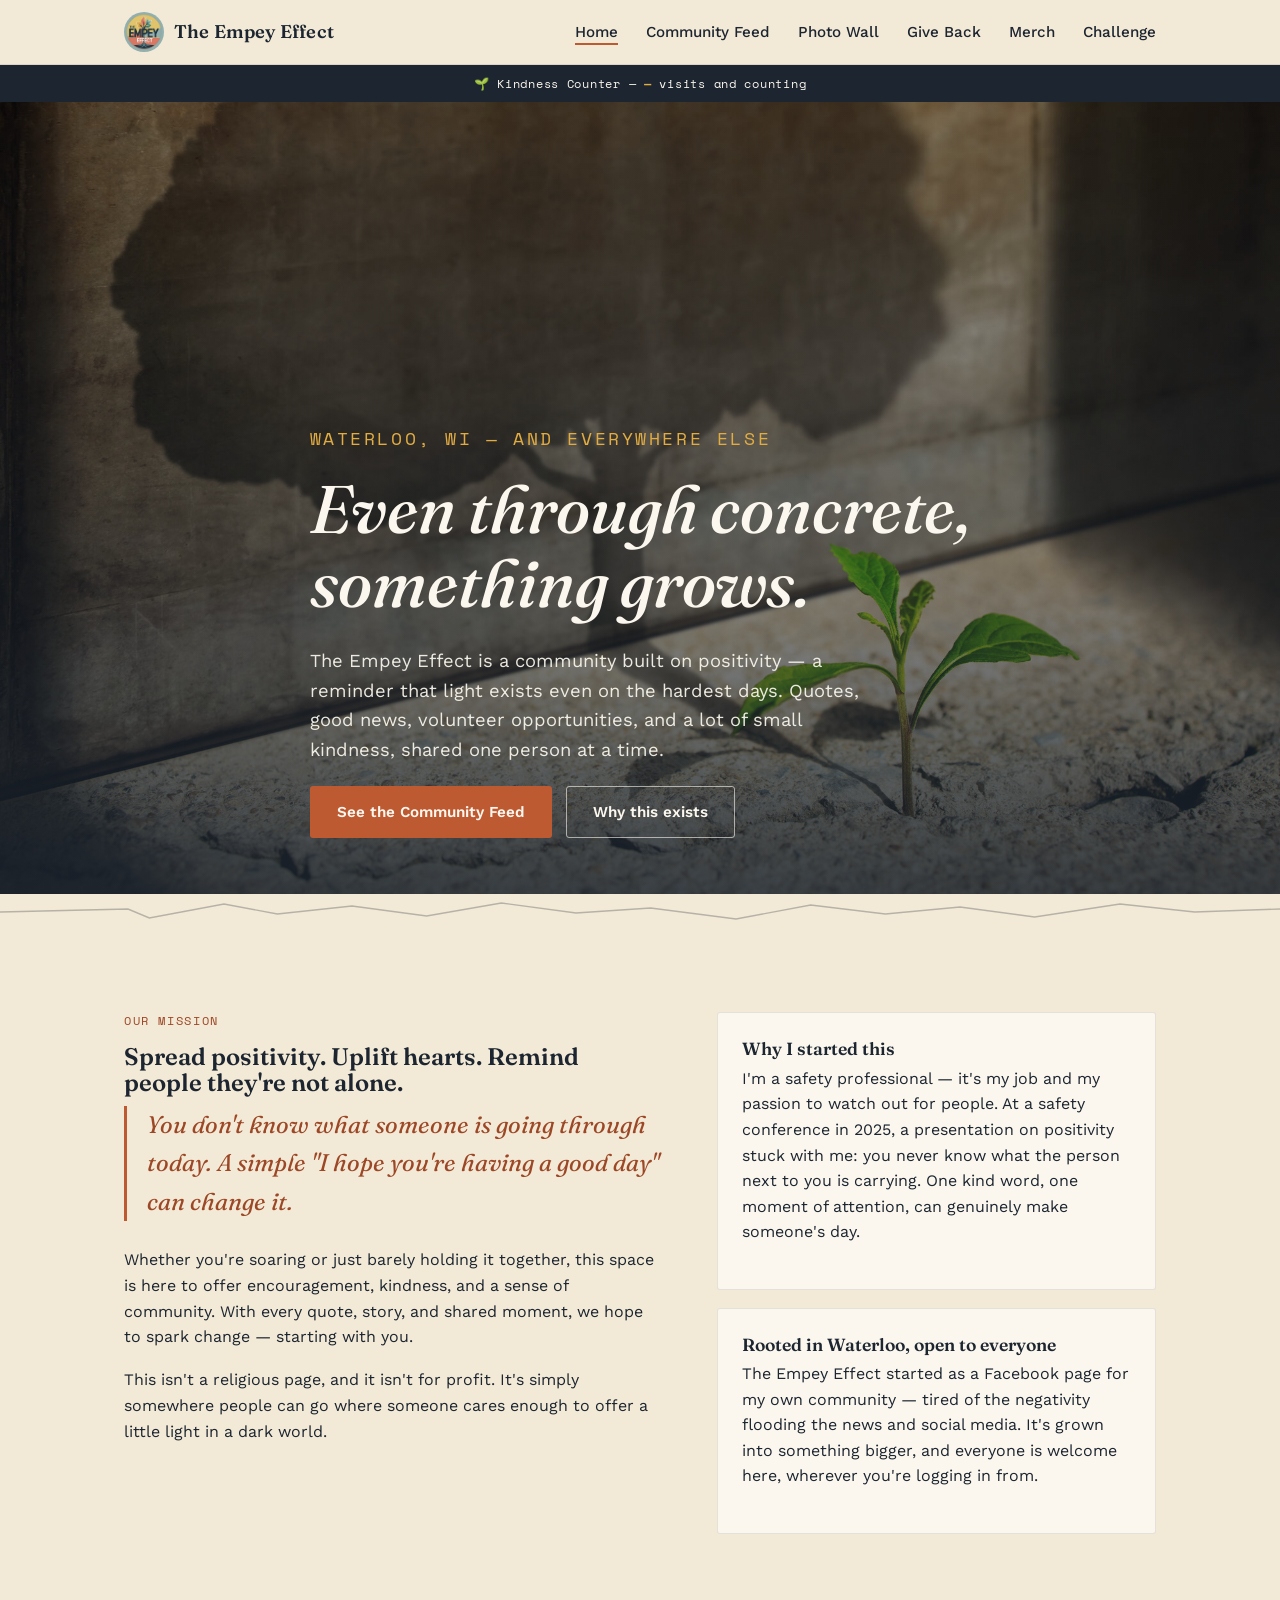
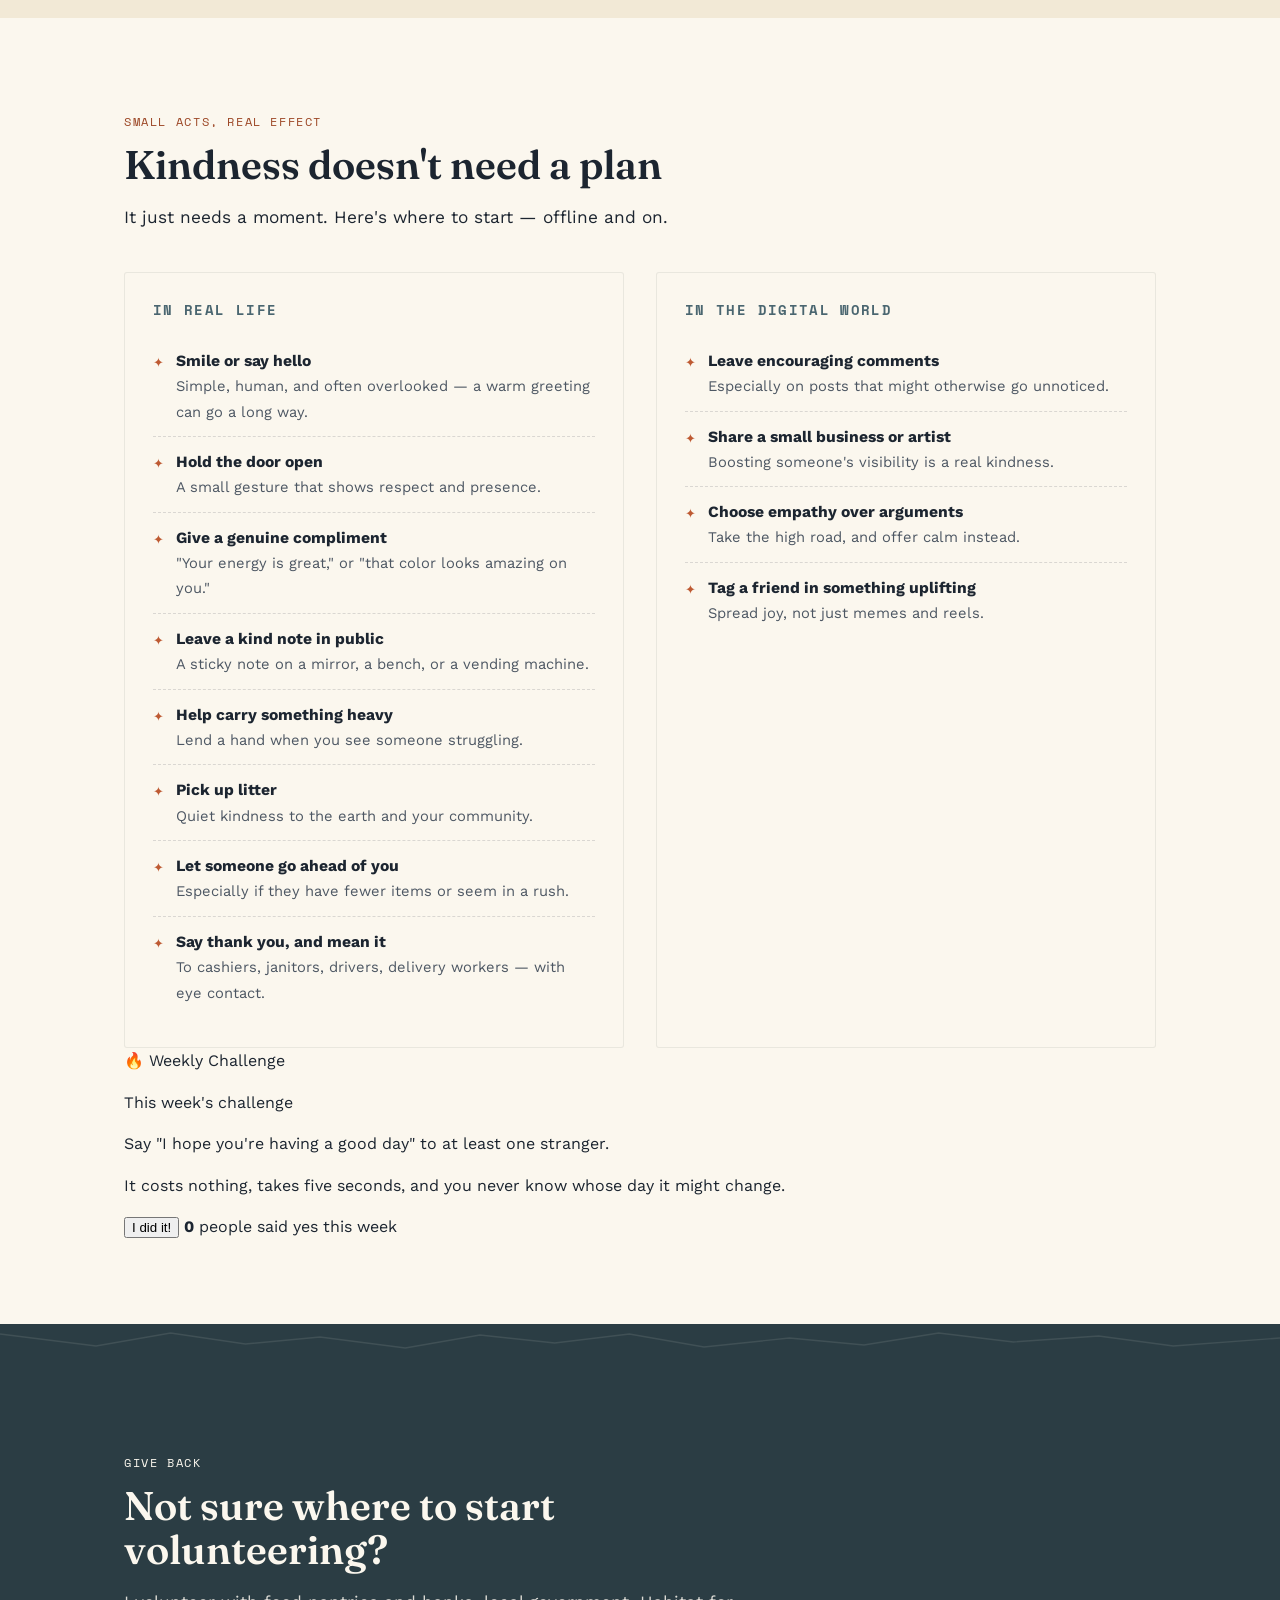
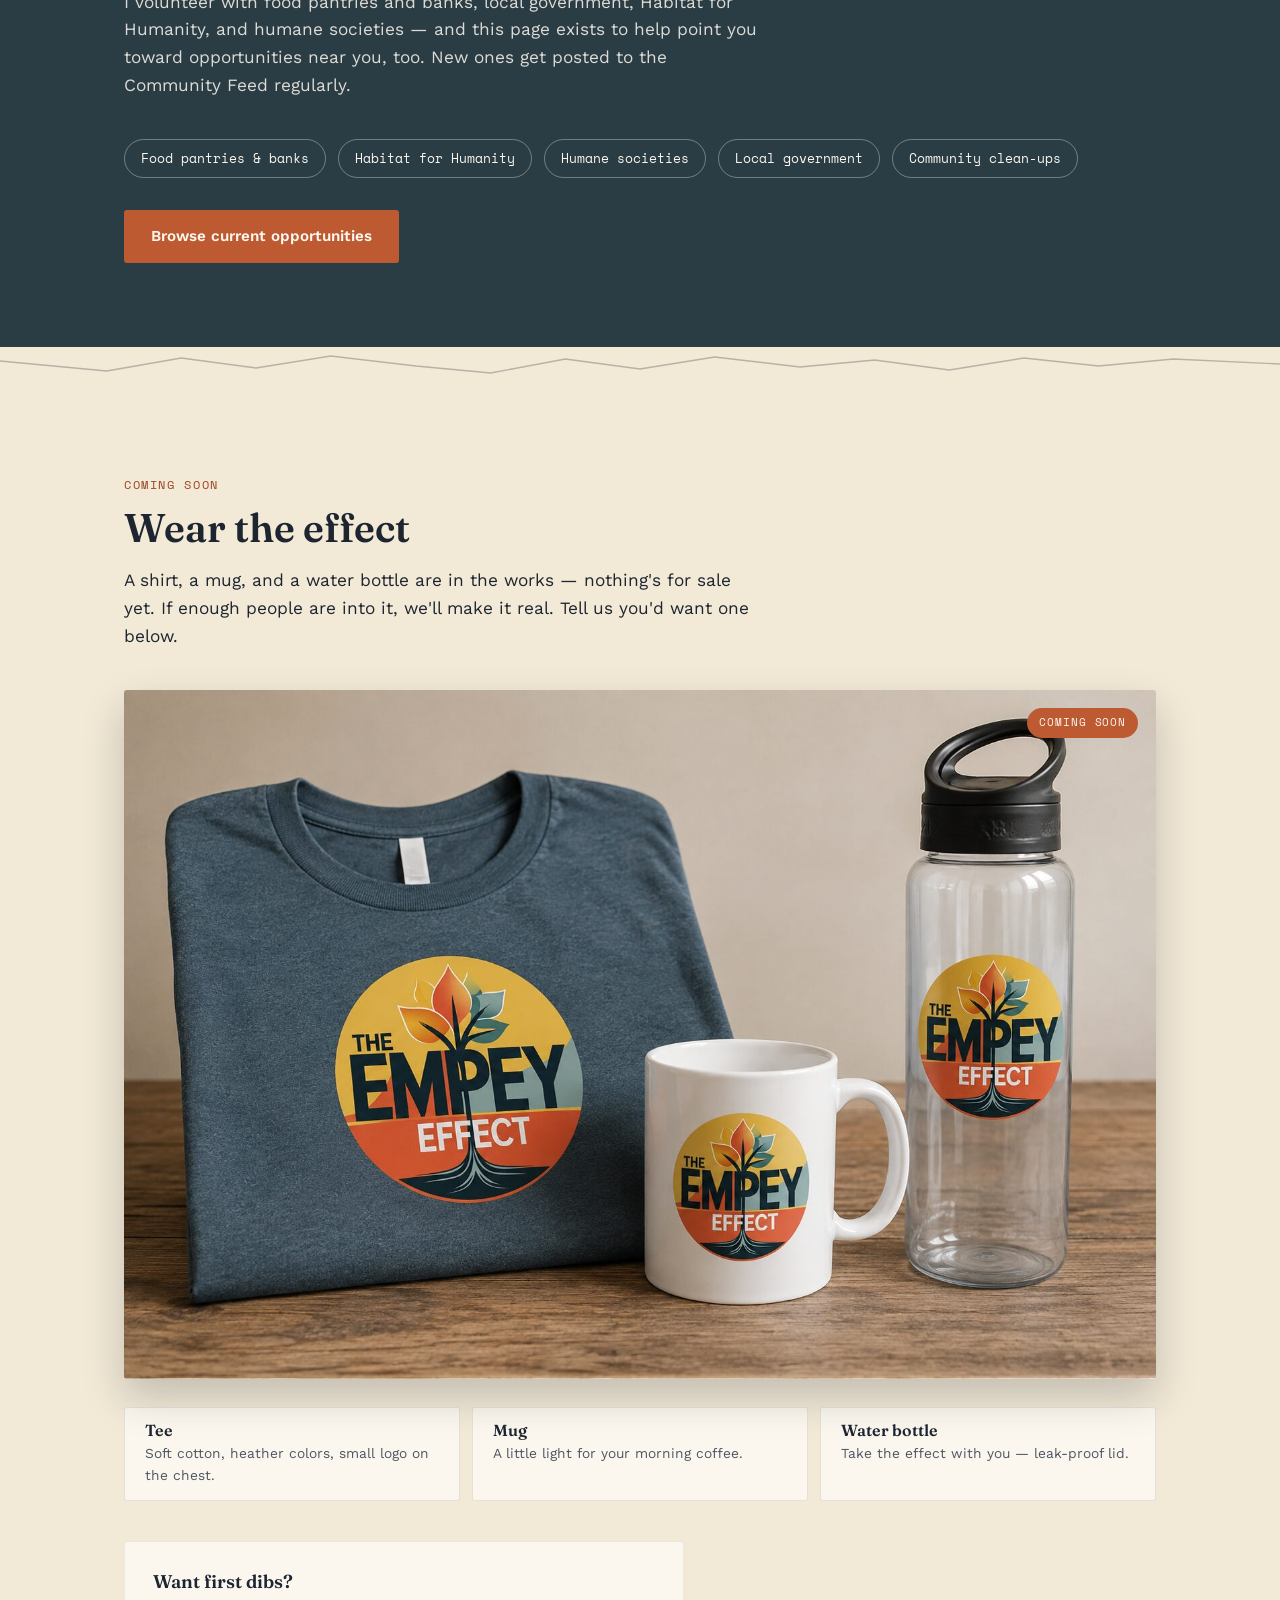
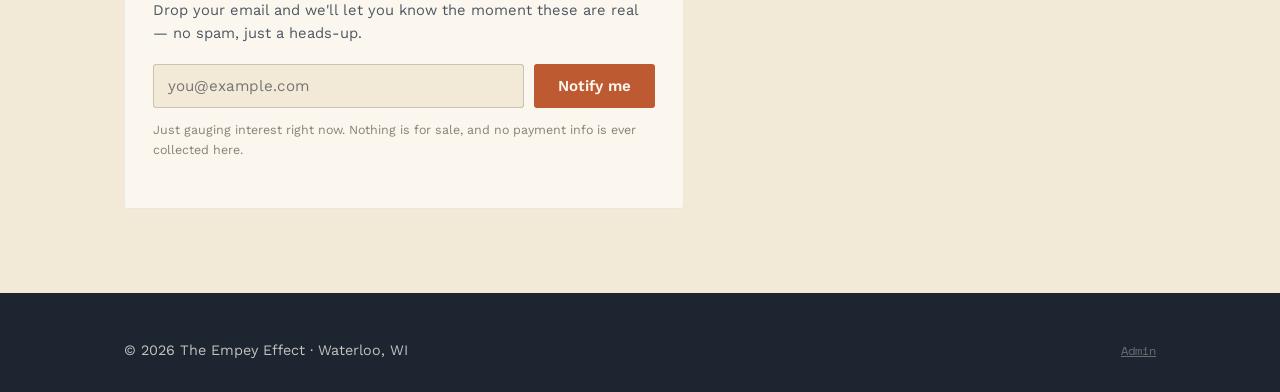
==== commit 790754c8: "Update index.html" ====
--- a/index.html
+++ b/index.html
@@ -39,6 +39,7 @@
       <li><a href="feed.html#photos">Photo Wall</a></li>
       <li><a href="#give-back">Give Back</a></li>
       <li><a href="#merch">Merch</a></li>
+      <li><a href="#challenge">Challenge</a></li>
     </ul>
   </div>
 </nav>
@@ -225,5 +226,6 @@
 
 <script>document.getElementById('year').textContent = new Date().getFullYear();</script>
 <script src="js/kindness-counter.js"></script>
+  <script src="js/challenge.js"></script>
 </body>
 </html>
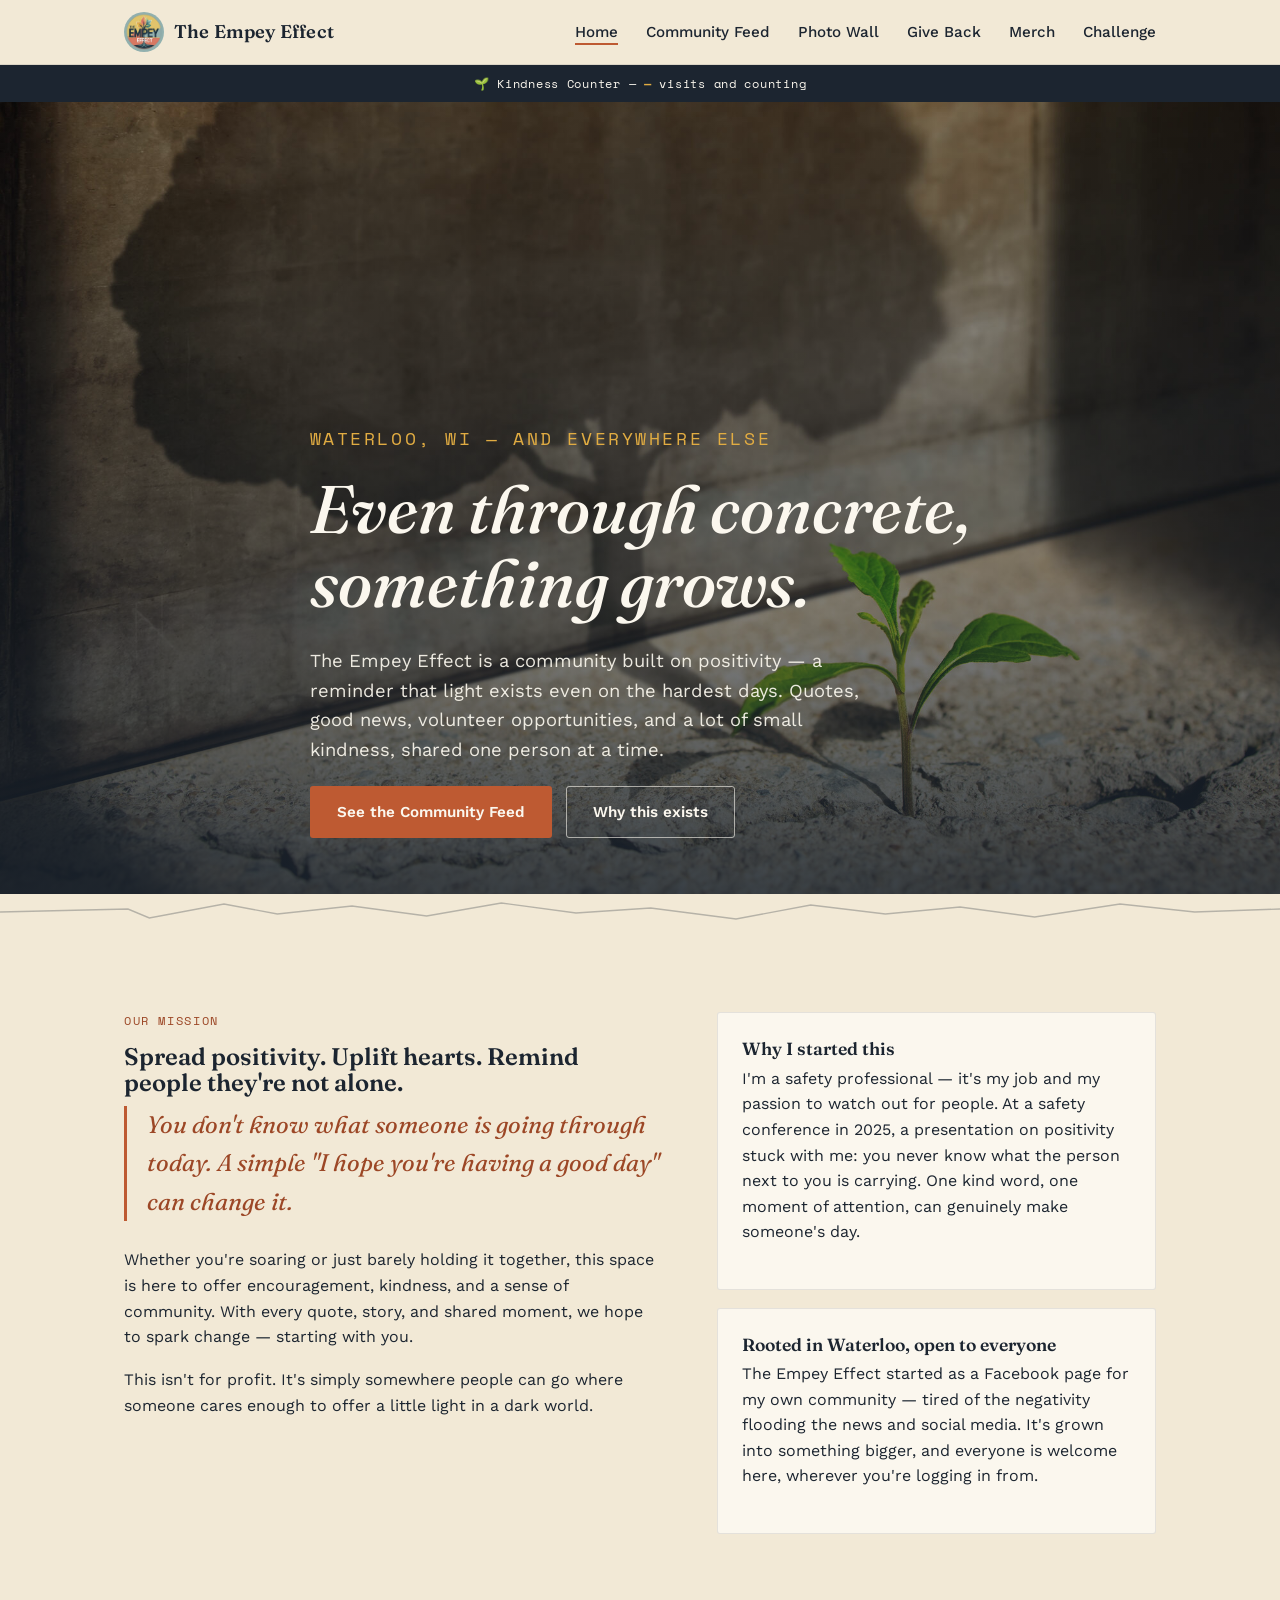
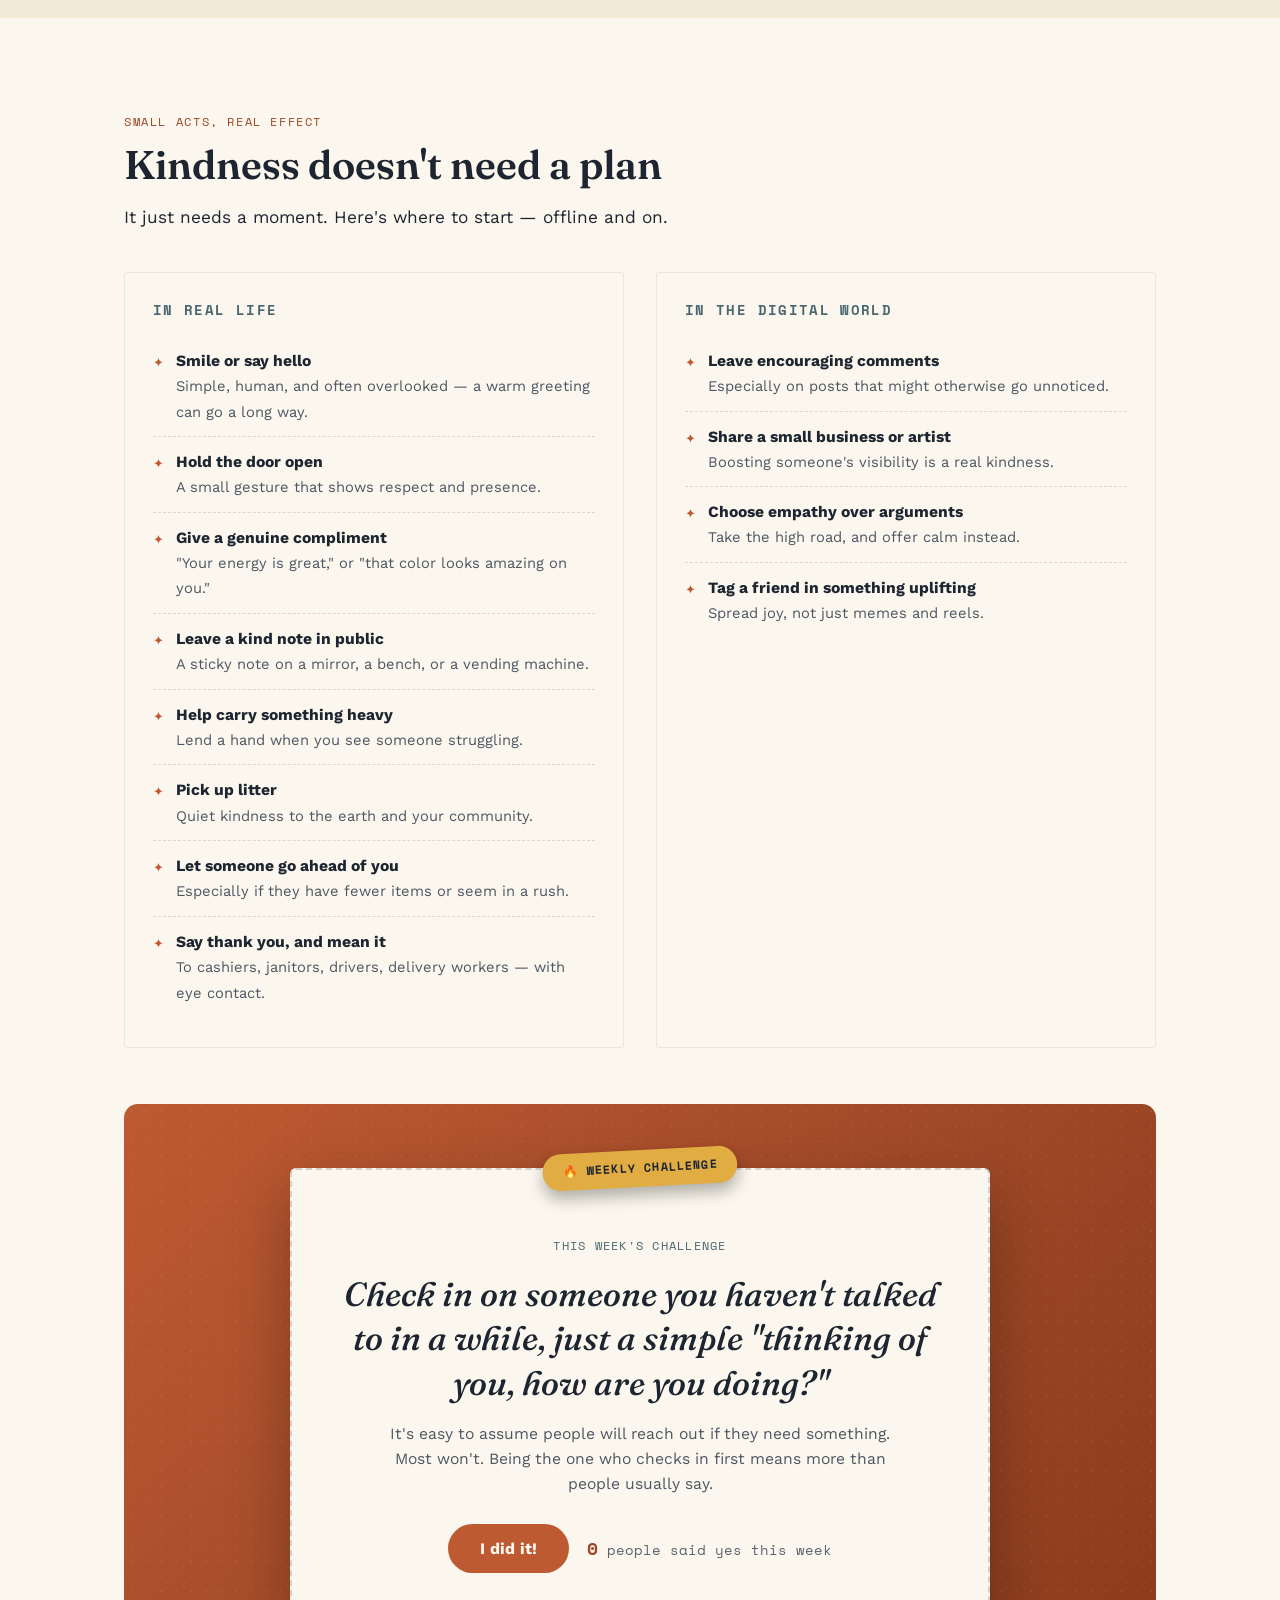
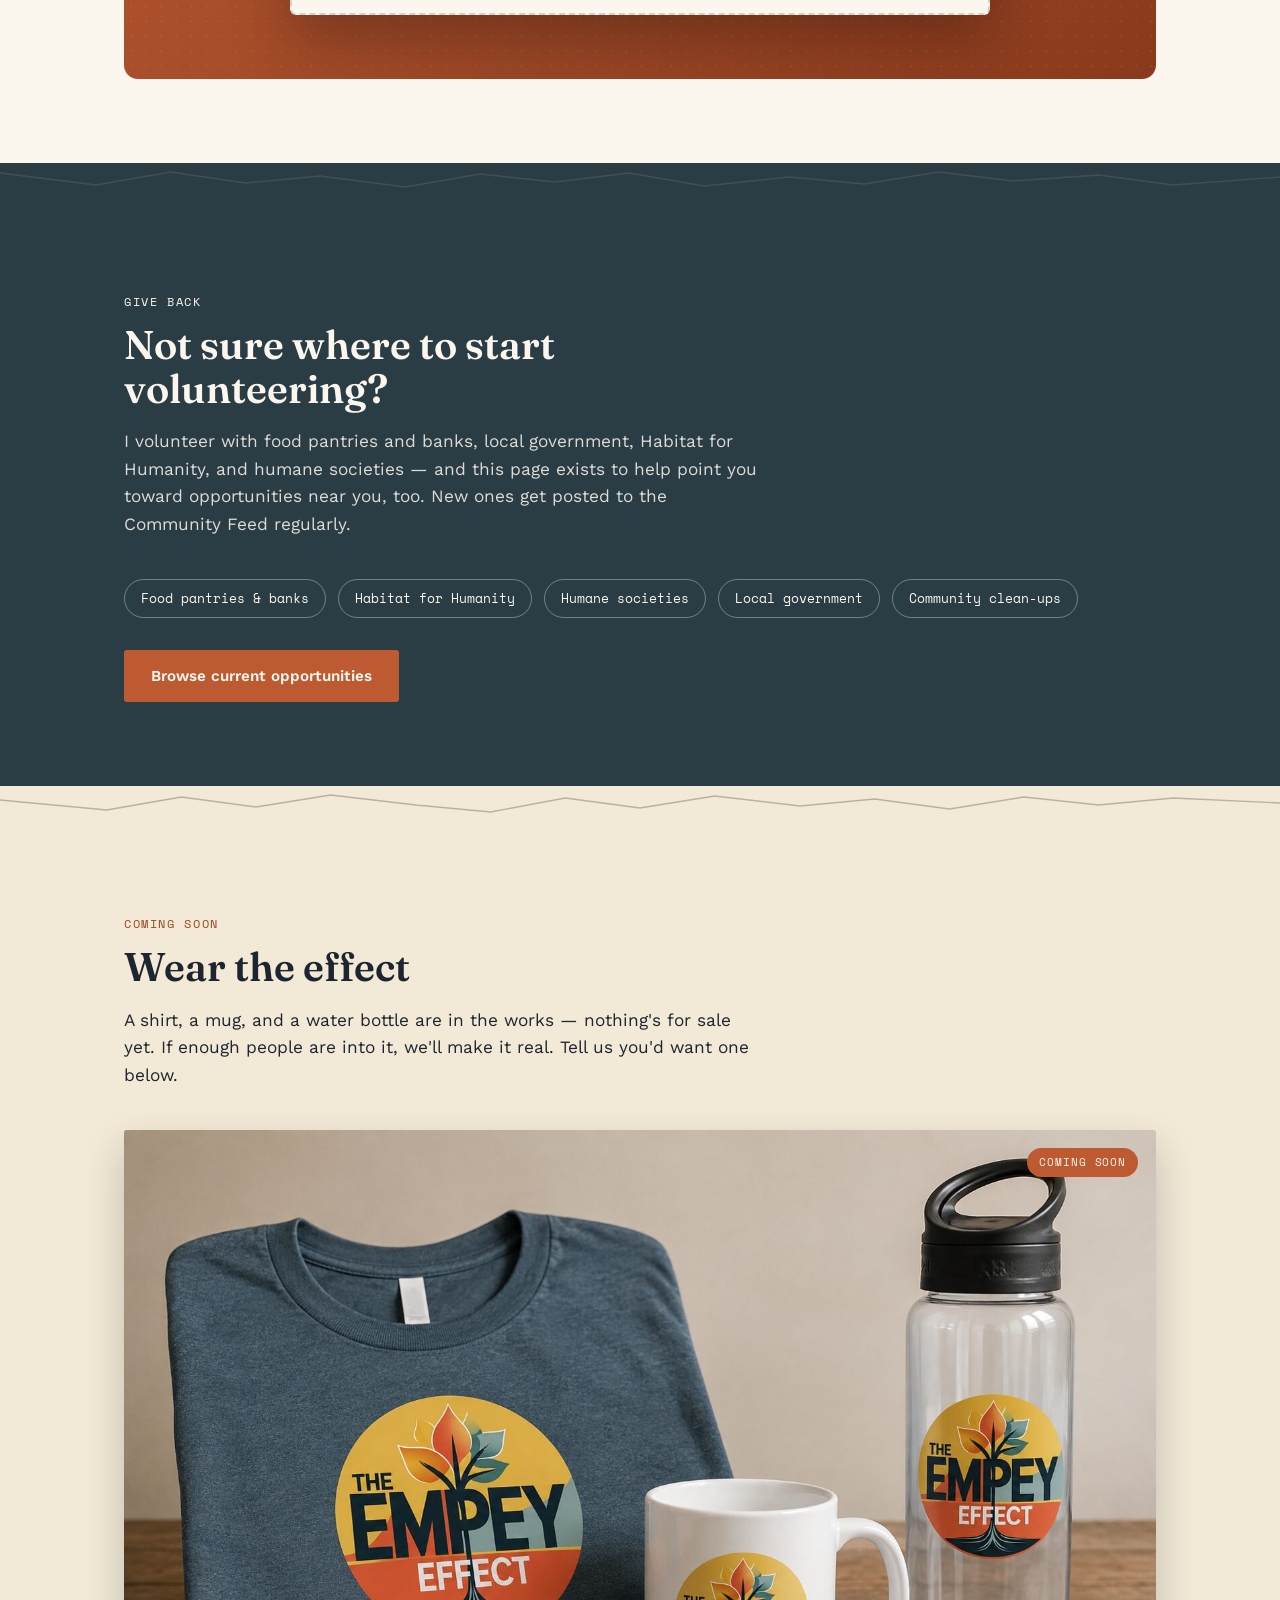
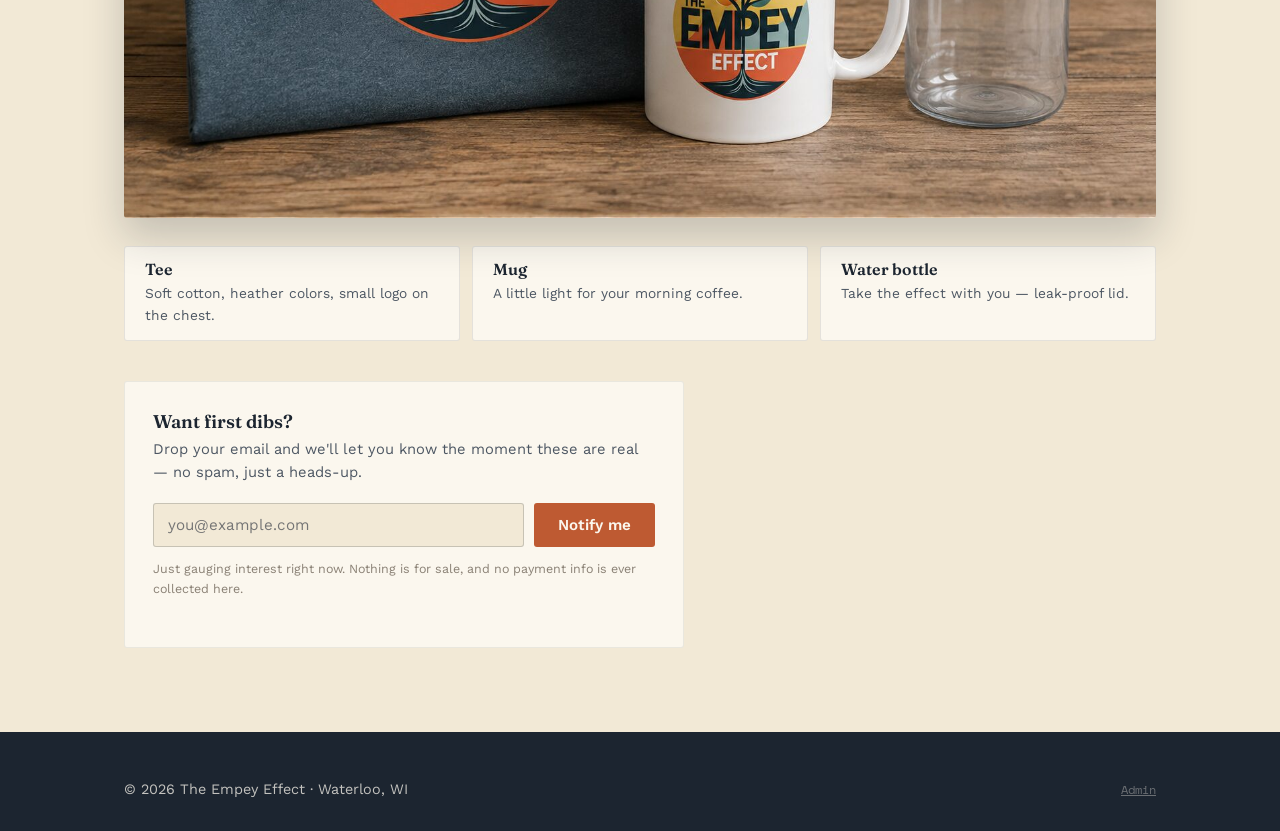
==== commit ce74eac0: "Update index.html" ====
--- a/index.html
+++ b/index.html
@@ -67,7 +67,7 @@
       <h2>Spread positivity. Uplift hearts. Remind people they're not alone.</h2>
       <p class="pull-quote">You don't know what someone is going through today. A simple "I hope you're having a good day" can change it.</p>
       <p>Whether you're soaring or just barely holding it together, this space is here to offer encouragement, kindness, and a sense of community. With every quote, story, and shared moment, we hope to spark change — starting with you.</p>
-      <p>This isn't a religious page, and it isn't for profit. It's simply somewhere people can go where someone cares enough to offer a little light in a dark world.</p>
+      <p>This isn't for profit. It's simply somewhere people can go where someone cares enough to offer a little light in a dark world.</p>
     </div>
     <div>
       <div class="story-card">
--- a/css/style.css
+++ b/css/style.css
@@ -687,3 +687,4 @@
   .kindness-grid{ grid-template-columns: 1fr; }
   section{ padding: 56px 0; }
 }
+.challenge-section{position:relative;background:linear-gradient(135deg,var(--clay) 0%,var(--clay-dark) 60%,#8a3a1c 100%);background-image:radial-gradient(rgba(255,255,255,.07) 1px, transparent 1px),linear-gradient(135deg,var(--clay) 0%,var(--clay-dark) 60%,#8a3a1c 100%);background-size:15px 15px, auto;color:var(--paper);overflow:hidden;border-radius:14px;padding:64px 24px;margin-top:56px;} .challenge-card{position:relative;background:var(--paper);color:var(--ink);max-width:700px;margin:0 auto;padding:52px 44px 40px;border-radius:6px;border:2px dashed rgba(28,37,48,.18);text-align:center;box-shadow:0 24px 60px rgba(0,0,0,.28);} .challenge-badge{position:absolute;top:-20px;left:50%;transform:translateX(-50%) rotate(-3deg);background:var(--gold);color:var(--ink);font-family:var(--font-mono);text-transform:uppercase;letter-spacing:.1em;font-size:.74rem;font-weight:700;padding:9px 20px;border-radius:999px;box-shadow:0 8px 16px rgba(0,0,0,.3);white-space:nowrap;} .challenge-week{font-family:var(--font-mono);font-size:.78rem;text-transform:uppercase;letter-spacing:.1em;color:var(--teal);margin:14px 0 16px;} .challenge-text{font-family:var(--font-display);font-style:italic;font-weight:500;font-size:clamp(1.5rem,3.4vw,2.1rem);line-height:1.32;color:var(--ink);margin:0 0 16px;} .challenge-why{font-size:.98rem;color:#4d5763;max-width:50ch;margin:0 auto 28px;} .challenge-cta{display:flex;align-items:center;justify-content:center;gap:18px;flex-wrap:wrap;} .challenge-btn{background:var(--clay);color:var(--paper);font-family:var(--font-body);font-weight:700;font-size:1rem;padding:15px 32px;border:none;border-radius:999px;cursor:pointer;transition:transform .15s ease, background .15s ease;} .challenge-btn:hover{transform:translateY(-2px);background:var(--clay-dark);} .challenge-btn.done{background:var(--teal);cursor:default;} .challenge-count{font-family:var(--font-mono);font-size:.85rem;color:#5a6270;} .challenge-count strong{color:var(--clay-dark);font-size:1.15rem;}
